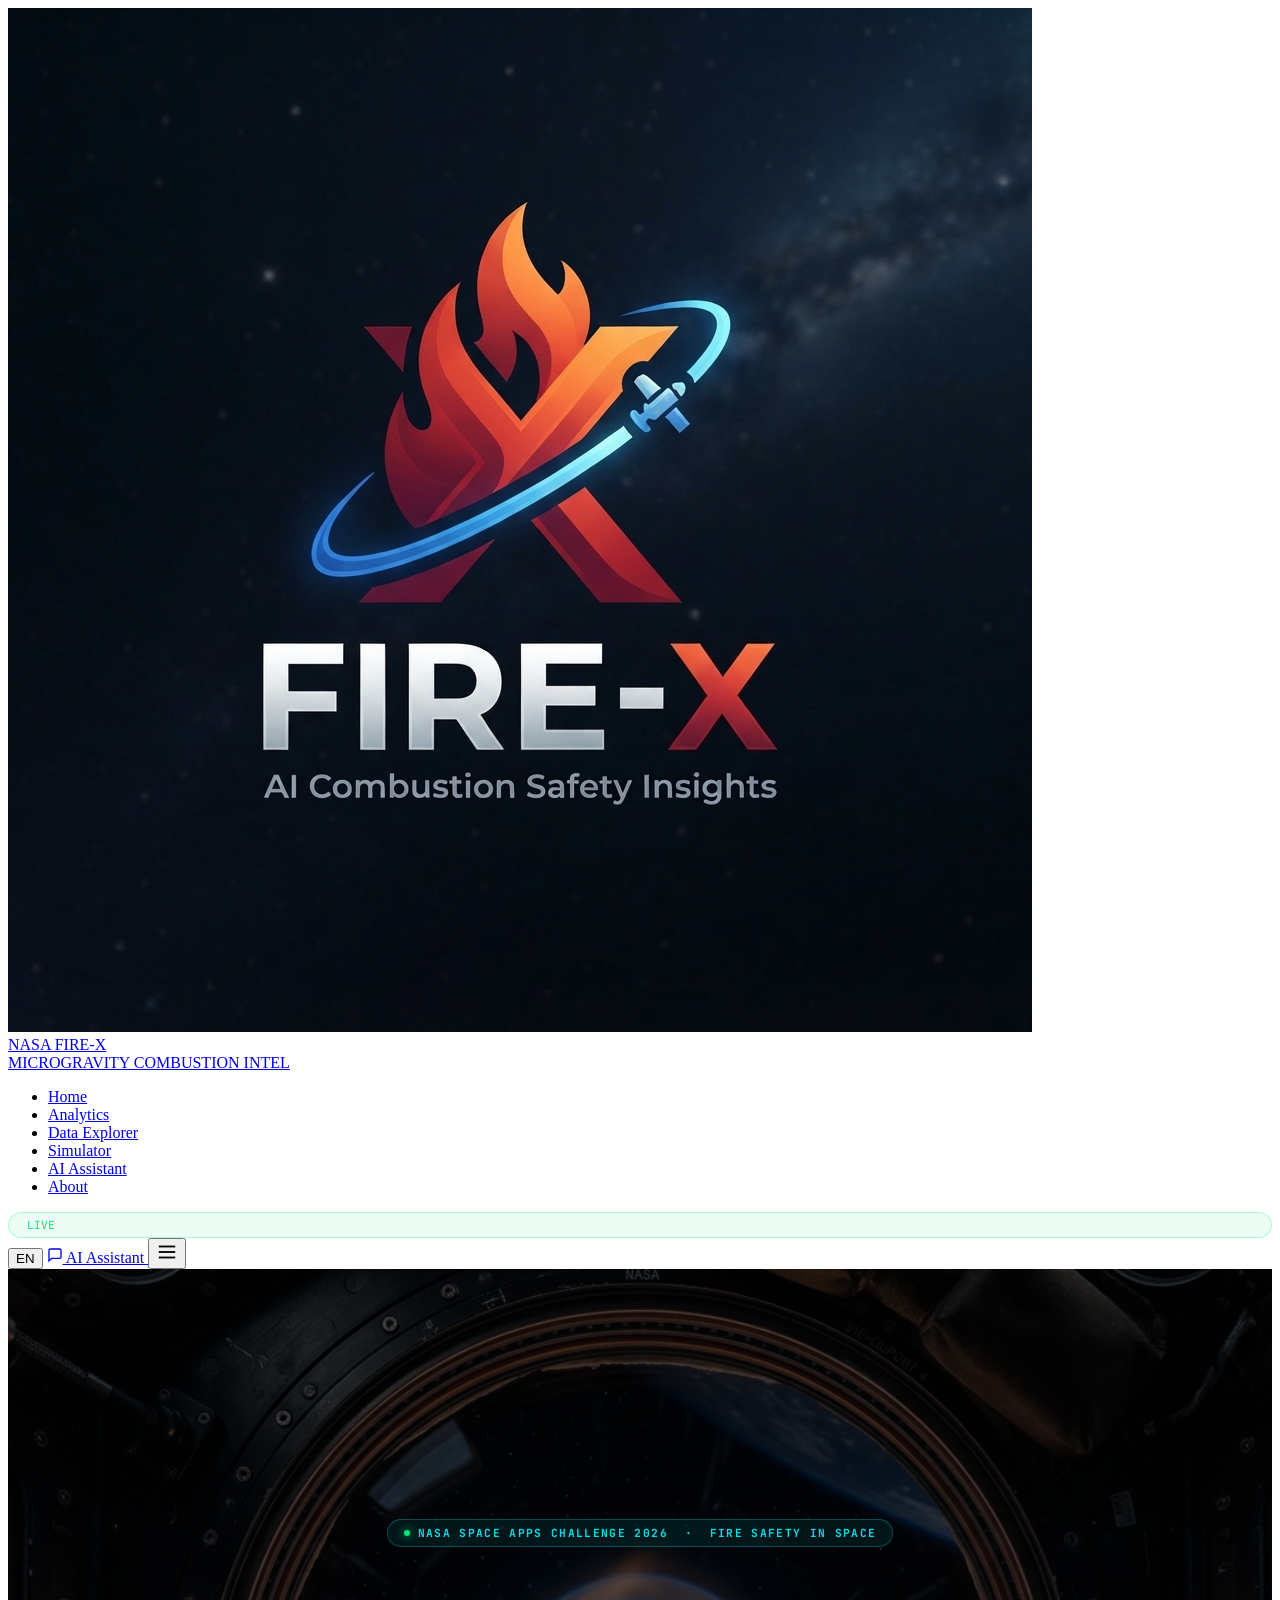
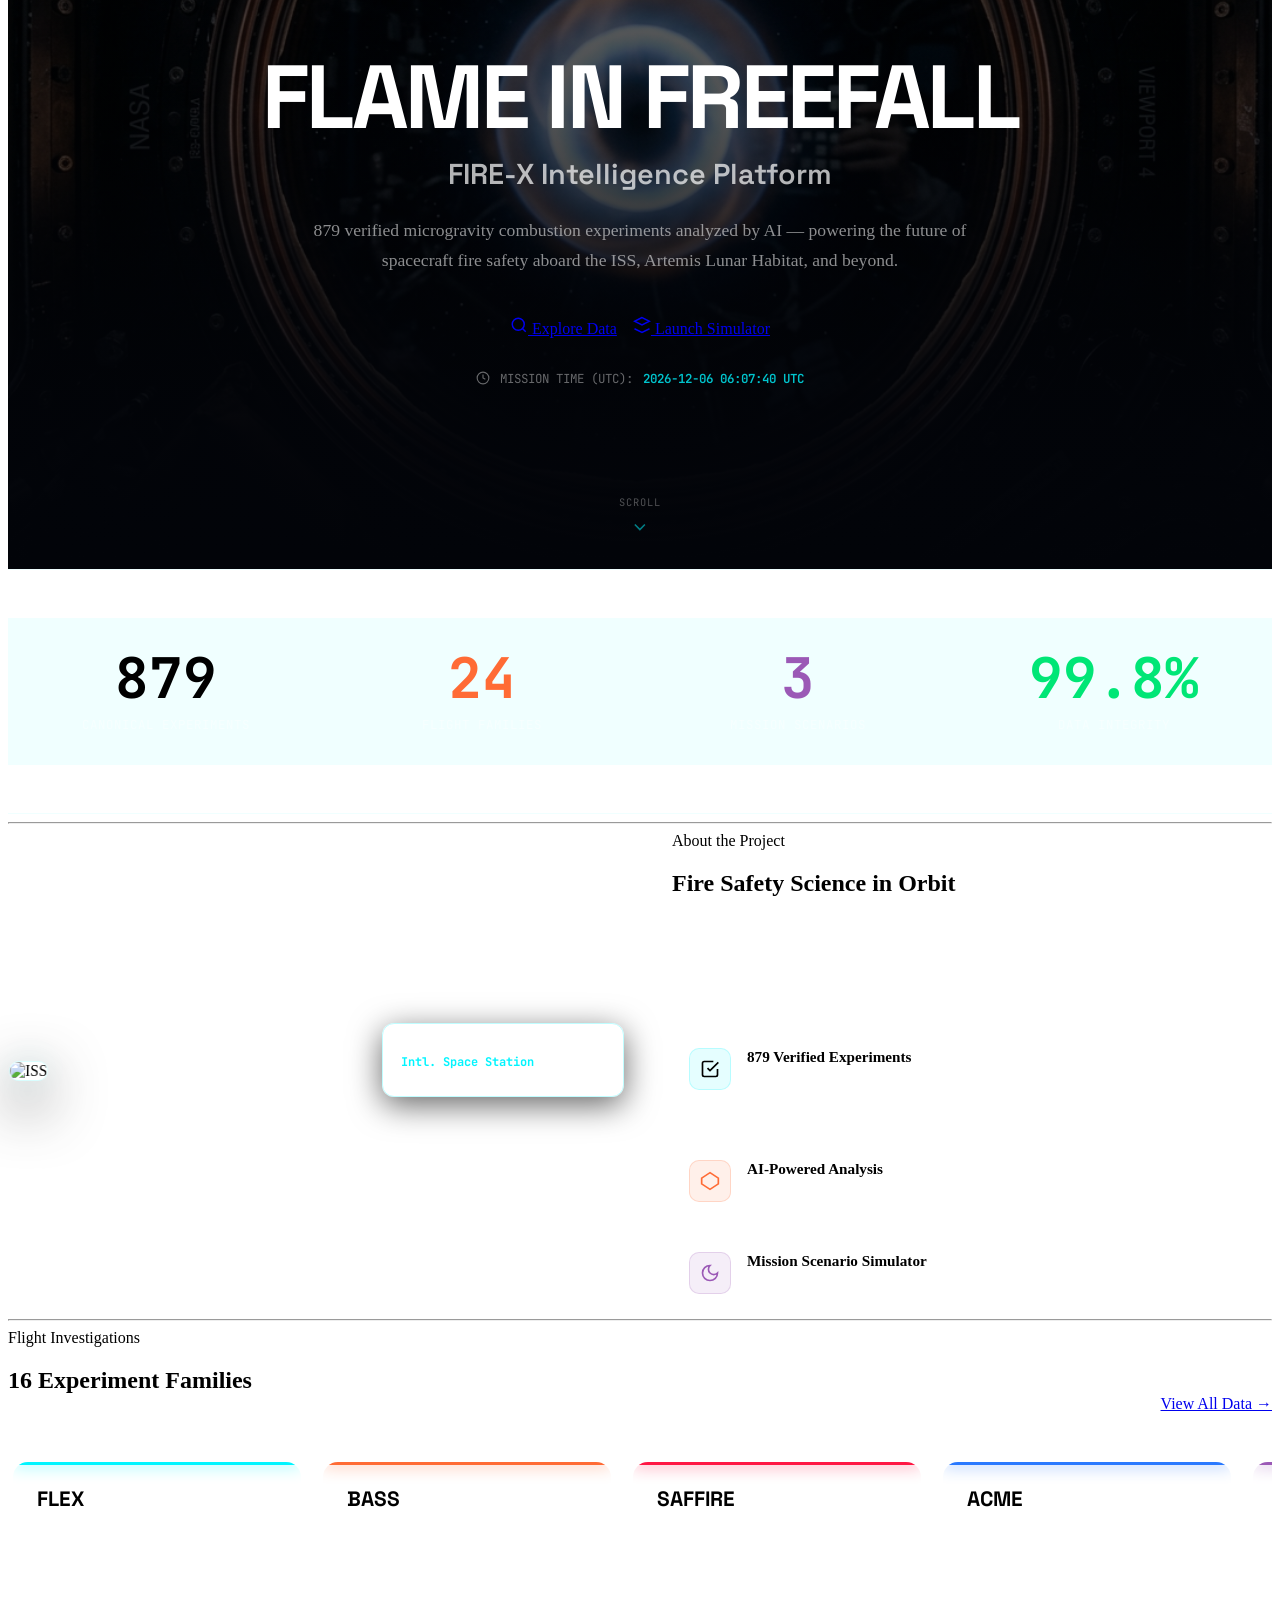
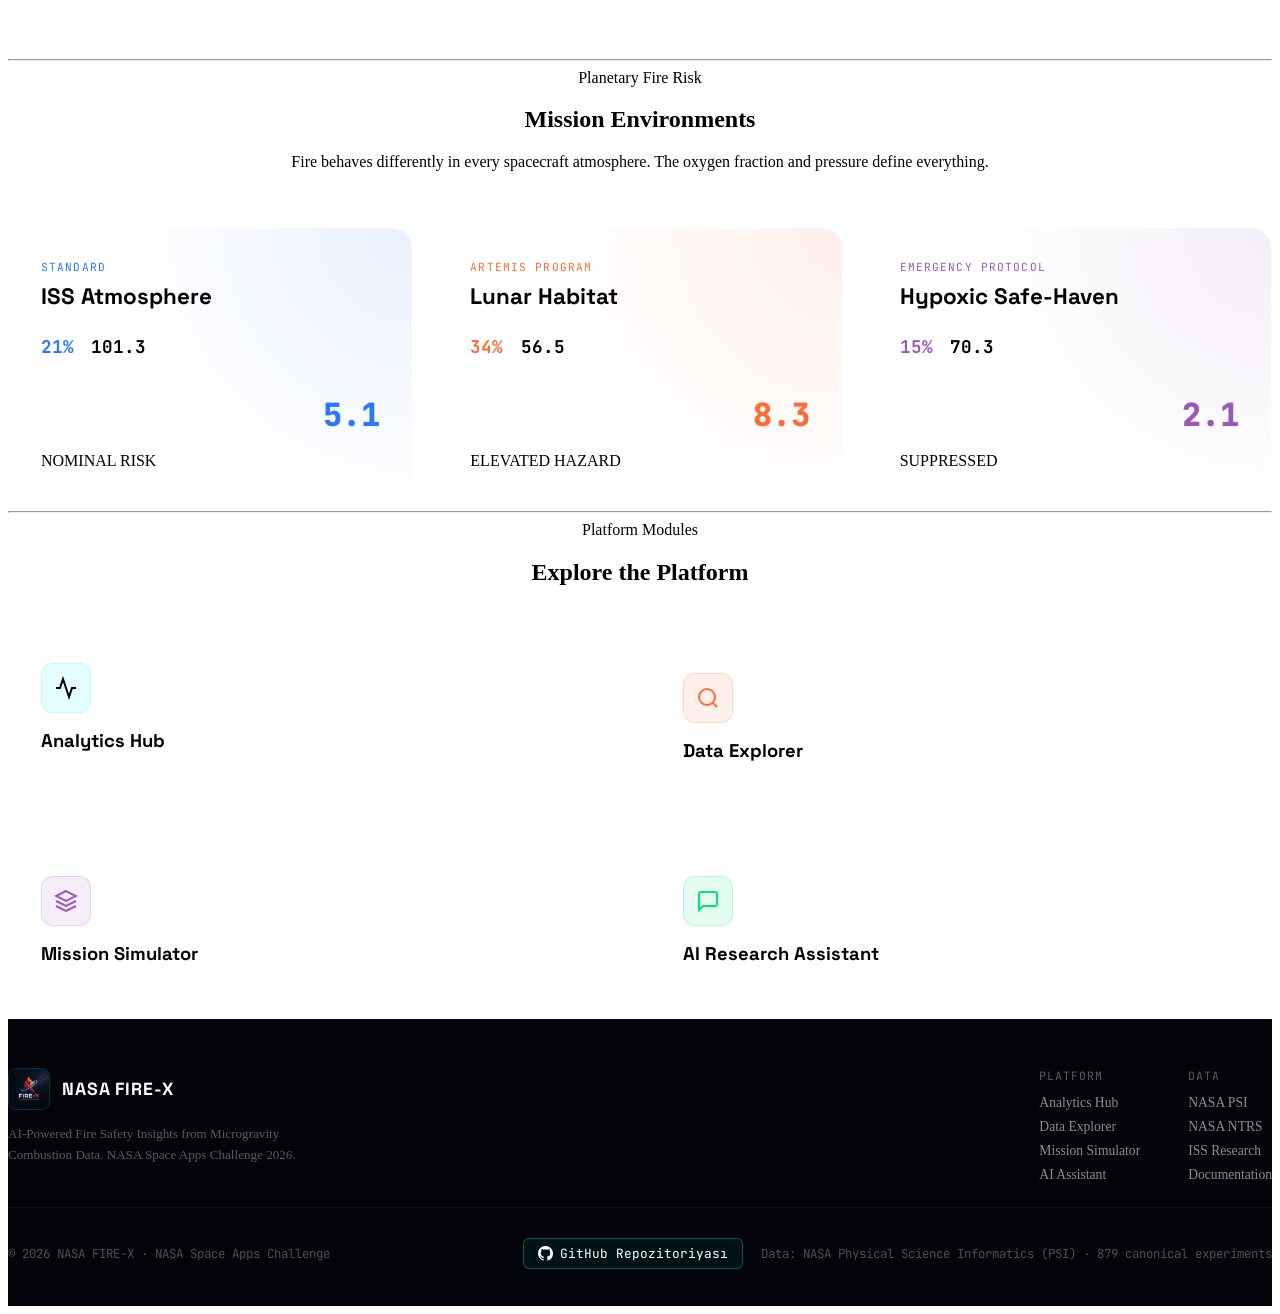
==== frontend/index.html @ 5cfff17e "fix(frontend): restore missing closing script tag and set real database stats dynamically" ====
<!DOCTYPE html>
<html lang="en">
<head>
<meta charset="UTF-8" />
<meta name="viewport" content="width=device-width, initial-scale=1.0" />
<title>NASA FIRE-X — Flame in Freefall</title>
<link rel="preconnect" href="https://fonts.googleapis.com">
<link rel="preconnect" href="https://fonts.gstatic.com" crossorigin>
<link href="https://fonts.googleapis.com/css2?family=Space+Grotesk:wght@400;500;600;700;800&family=Inter:wght@300;400;500;600;700&family=JetBrains+Mono:wght@400;500;600;700&display=swap" rel="stylesheet">
<link rel="stylesheet" href="/static/css/ds.css">
<link rel="stylesheet" href="/static/css/nav.css">
<style>
/* PAGE-SPECIFIC */
#particles-canvas { position: absolute; inset: 0; z-index: 1; pointer-events: none; }
.hero {
  position: relative; height: 100vh; min-height: 700px;
  display: flex; align-items: center;
  overflow: hidden;
}
.hero-bg {
  position: absolute; inset: 0; z-index: 0;
  background-image: url('/images/hero_bg.jpg');
  background-size: cover; background-position: center;
  filter: brightness(0.45);
}
.hero-overlay {
  position: absolute; inset: 0; z-index: 2;
  background: linear-gradient(to bottom,
    rgba(2,4,9,0.1) 0%,
    rgba(2,4,9,0.3) 50%,
    rgba(2,4,9,0.95) 85%,
    #020409 100%
  );
}
.hero-content {
  position: relative; z-index: 3;
  max-width: 900px; padding: 0 24px;
  margin: 0 auto; text-align: center;
  margin-top: 68px;
}
.hero-badge {
  display: inline-flex; align-items: center; gap: 8px;
  background: rgba(0,245,255,0.08); border: 1px solid rgba(0,245,255,0.25);
  padding: 6px 16px; border-radius: 100px;
  font-family: 'JetBrains Mono', monospace;
  font-size: 0.7rem; font-weight: 700; color: rgba(0,245,255,0.9);
  letter-spacing: 0.12em; text-transform: uppercase;
  margin-bottom: 28px;
  animation: slideDown 0.8s ease-out;
}
.hero-badge-dot { width: 6px; height: 6px; background: #00E676; border-radius: 50%; box-shadow: 0 0 8px #00E676; animation: glowPulse 2s infinite; }
@keyframes glowPulse { 0%,100% { box-shadow: 0 0 6px #00E676; } 50% { box-shadow: 0 0 16px #00E676, 0 0 32px rgba(0,230,118,0.4); } }
.hero-title {
  font-family: 'Space Grotesk', sans-serif;
  font-size: clamp(3rem, 7vw, 6rem);
  font-weight: 800; line-height: 1.05;
  letter-spacing: -0.04em;
  color: #fff; margin-bottom: 12px;
  animation: slideUp 1s ease-out 0.2s both;
}
.hero-subtitle-line {
  font-family: 'Space Grotesk', sans-serif;
  font-size: clamp(1.2rem, 2.5vw, 1.8rem);
  font-weight: 600; color: rgba(255,255,255,0.7);
  margin-bottom: 24px;
  animation: slideUp 1s ease-out 0.35s both;
}
.hero-desc {
  font-size: clamp(0.95rem, 1.5vw, 1.1rem);
  color: rgba(255,255,255,0.55);
  max-width: 680px; margin: 0 auto 40px;
  line-height: 1.7;
  animation: slideUp 1s ease-out 0.5s both;
}
.hero-actions {
  display: flex; align-items: center; justify-content: center;
  gap: 16px; flex-wrap: wrap;
  animation: slideUp 1s ease-out 0.65s both;
}
.hero-clock {
  display: flex; align-items: center; gap: 10px;
  font-family: 'JetBrains Mono', monospace;
  font-size: 0.78rem; color: rgba(255,255,255,0.4);
  margin-top: 32px;
  animation: slideUp 1s ease-out 0.8s both;
  justify-content: center;
}
.hero-clock-val { color: rgba(0,245,255,0.8); font-weight: 600; }
.scroll-indicator {
  position: absolute; bottom: 32px; left: 50%; transform: translateX(-50%);
  z-index: 3; display: flex; flex-direction: column; align-items: center; gap: 8px;
}
.scroll-indicator span { font-family: 'JetBrains Mono', monospace; font-size: 0.65rem; color: rgba(255,255,255,0.3); letter-spacing: 0.1em; text-transform: uppercase; }
.scroll-arrow { color: rgba(0,245,255,0.5); animation: bounce 2s infinite; }
@keyframes bounce { 0%,100% { transform: translateY(0); } 50% { transform: translateY(8px); } }
@keyframes slideUp { from { opacity: 0; transform: translateY(30px); } to { opacity: 1; transform: translateY(0); } }
@keyframes slideDown { from { opacity: 0; transform: translateY(-20px); } to { opacity: 1; transform: translateY(0); } }

/* STATS BAND */
.stats-band {
  background: var(--bg-surface-1);
  border-top: 1px solid rgba(0,245,255,0.06);
  border-bottom: 1px solid rgba(0,245,255,0.06);
  padding: 48px 0;
}
.stats-grid { display: grid; grid-template-columns: repeat(4, 1fr); gap: 1px; background: rgba(0,245,255,0.06); }
.stat-item {
  background: var(--bg-surface-1); padding: 32px 24px; text-align: center;
  position: relative; overflow: hidden;
}
.stat-item::before {
  content: ''; position: absolute; top: 0; left: 0; right: 0;
  height: 2px;
  background: linear-gradient(90deg, transparent, var(--neon-cyan), transparent);
  opacity: 0; transition: opacity 0.3s;
}
.stat-item:hover::before { opacity: 1; }
.stat-num { font-family: 'JetBrains Mono', monospace; font-size: 3.5rem; font-weight: 700; line-height: 1; }
.stat-label { font-size: 0.78rem; color: rgba(255,255,255,0.45); text-transform: uppercase; letter-spacing: 0.08em; margin-top: 10px; font-family: 'JetBrains Mono', monospace; }

/* ABOUT SECTION */
.about-grid { display: grid; grid-template-columns: 1fr 1fr; gap: 64px; align-items: center; }
.about-img-wrap {
  position: relative;
  perspective: 1200px;
}
.about-img {
  width: 100%; border-radius: 16px;
  border: 1px solid rgba(0,245,255,0.15);
  box-shadow: 0 20px 60px rgba(0,0,0,0.8), 0 0 40px rgba(0,245,255,0.1);
  transform: rotateY(-8deg) rotateX(4deg);
  transition: transform 0.5s ease;
}
.about-img:hover { transform: rotateY(0) rotateX(0); }
.about-img-badge {
  position: absolute; bottom: -16px; right: -16px;
  background: var(--bg-surface-2); border: 1px solid rgba(0,245,255,0.25);
  padding: 12px 18px; border-radius: 12px;
  font-family: 'JetBrains Mono', monospace; font-size: 0.75rem;
  box-shadow: 0 8px 32px rgba(0,0,0,0.6);
}
.about-features { display: flex; flex-direction: column; gap: 16px; margin-top: 32px; }
.feature-row {
  display: flex; align-items: flex-start; gap: 16px;
  padding: 16px; border-radius: 12px;
  background: rgba(255,255,255,0.03);
  border: 1px solid rgba(255,255,255,0.05);
  transition: all 0.3s;
}
.feature-row:hover { background: rgba(0,245,255,0.04); border-color: rgba(0,245,255,0.12); }
.feature-icon {
  width: 40px; height: 40px; border-radius: 10px;
  background: rgba(0,245,255,0.1); border: 1px solid rgba(0,245,255,0.2);
  display: flex; align-items: center; justify-content: center;
  flex-shrink: 0; color: var(--neon-cyan);
}
.feature-title { font-weight: 700; font-size: 0.95rem; margin-bottom: 4px; }
.feature-desc { font-size: 0.82rem; color: rgba(255,255,255,0.5); line-height: 1.5; }

/* FAMILIES SCROLL */
.families-carousel-wrapper { position: relative; }
.families-scroll {
  display: flex; gap: 20px;
  overflow-x: auto; padding: 8px 4px 20px;
  scroll-behavior: smooth;
  /* Custom scrollbar */
  scrollbar-width: auto;
  scrollbar-color: rgba(0,245,255,0.5) rgba(255,255,255,0.04);
}
/* Chrome/Safari custom scrollbar */
.families-scroll::-webkit-scrollbar { height: 6px; border-radius: 3px; }
.families-scroll::-webkit-scrollbar-track {
  background: rgba(255,255,255,0.04);
  border-radius: 3px;
  margin: 0 8px;
}
.families-scroll::-webkit-scrollbar-thumb {
  background: linear-gradient(90deg, #00F5FF, #2979FF, #9B59B6);
  border-radius: 3px;
  box-shadow: 0 0 8px rgba(0,245,255,0.4);
}
.families-scroll::-webkit-scrollbar-thumb:hover {
  background: linear-gradient(90deg, #33F7FF, #4A8AFF, #AF6EDA);
  box-shadow: 0 0 14px rgba(0,245,255,0.7);
}
.family-card {
  flex: 0 0 240px; background: var(--bg-surface-2);
  border: 1px solid rgba(255,255,255,0.07);
  border-radius: 16px; padding: 24px;
  cursor: pointer; transition: all 0.3s;
  position: relative; overflow: hidden;
}
.family-card::before {
  content: ''; position: absolute; top: 0; left: 0; right: 0; height: 3px;
  background: var(--card-accent, var(--neon-cyan));
  box-shadow: 0 0 16px var(--card-accent, var(--neon-cyan));
}
.family-card:hover { transform: translateY(-6px); border-color: rgba(0,245,255,0.25); box-shadow: 0 20px 40px rgba(0,0,0,0.6), 0 0 30px rgba(0,245,255,0.1); }
.family-name { font-family: 'Space Grotesk', sans-serif; font-size: 1.3rem; font-weight: 800; margin-bottom: 8px; }
.family-count { font-family: 'JetBrains Mono', monospace; font-size: 0.7rem; color: rgba(255,255,255,0.4); margin-bottom: 12px; }
.family-desc { font-size: 0.82rem; color: rgba(255,255,255,0.55); line-height: 1.5; }

/* MISSION ENV */
.env-grid { display: grid; grid-template-columns: repeat(3, 1fr); gap: 24px; }
.env-card {
  background: var(--bg-surface-2);
  border-radius: 20px; padding: 32px;
  border: 1px solid rgba(255,255,255,0.06);
  position: relative; overflow: hidden;
  transition: all 0.3s;
}
.env-card::after {
  content: ''; position: absolute;
  inset: 0; border-radius: 20px;
  background: radial-gradient(circle at 100% 0%, var(--env-color, rgba(0,245,255,0.08)) 0%, transparent 60%);
  pointer-events: none;
}
.env-card:hover { transform: translateY(-4px); box-shadow: 0 20px 50px rgba(0,0,0,0.5); }
.env-label { font-size: 0.7rem; font-family: 'JetBrains Mono', monospace; letter-spacing: 0.1em; text-transform: uppercase; margin-bottom: 8px; }
.env-name { font-family: 'Space Grotesk', sans-serif; font-size: 1.4rem; font-weight: 800; margin-bottom: 24px; }
.env-params { display: flex; gap: 16px; margin-bottom: 20px; }
.env-param { display: flex; flex-direction: column; gap: 3px; }
.env-param-val { font-family: 'JetBrains Mono', monospace; font-size: 1.1rem; font-weight: 700; }
.env-param-label { font-size: 0.68rem; color: rgba(255,255,255,0.4); }
.env-fhi { display: flex; align-items: center; justify-content: space-between; margin-bottom: 10px; }
.env-fhi-score { font-family: 'JetBrains Mono', monospace; font-size: 2rem; font-weight: 800; }

/* NAV CARDS */
.nav-cards-grid { display: grid; grid-template-columns: repeat(2, 1fr); gap: 20px; }
.nav-card {
  background: var(--bg-surface-2); border: 1px solid rgba(255,255,255,0.07);
  border-radius: 16px; padding: 28px 32px;
  text-decoration: none; color: inherit;
  display: flex; align-items: center; justify-content: space-between;
  transition: all 0.3s; position: relative; overflow: hidden;
}
.nav-card::before {
  content: ''; position: absolute; inset: 0;
  background: radial-gradient(circle at 0% 50%, rgba(0,245,255,0.05) 0%, transparent 60%);
  opacity: 0; transition: opacity 0.3s;
}
.nav-card:hover { transform: translateX(4px); border-color: rgba(0,245,255,0.2); box-shadow: 0 0 30px rgba(0,245,255,0.08); }
.nav-card:hover::before { opacity: 1; }
.nav-card-icon { width: 48px; height: 48px; border-radius: 12px; display: flex; align-items: center; justify-content: center; margin-bottom: 16px; }
.nav-card-title { font-family: 'Space Grotesk', sans-serif; font-size: 1.15rem; font-weight: 700; margin-bottom: 6px; }
.nav-card-desc { font-size: 0.82rem; color: rgba(255,255,255,0.5); line-height: 1.5; }
.nav-card-arrow { color: rgba(255,255,255,0.2); transition: all 0.3s; flex-shrink: 0; }
.nav-card:hover .nav-card-arrow { color: var(--neon-cyan); transform: translateX(4px); }

/* FOOTER */
.footer { border-top: 1px solid rgba(0,245,255,0.06); background: #020409; padding: 48px 0 32px; margin-top: 0; }
.footer-inner { display: flex; align-items: flex-start; justify-content: space-between; gap: 40px; flex-wrap: wrap; }
.footer-brand-logo { width: 40px; height: 40px; border-radius: 8px; border: 1px solid rgba(0,245,255,0.2); }
.footer-brand-name { font-family: 'Space Grotesk', sans-serif; font-weight: 800; font-size: 1.1rem; color: #fff; letter-spacing: 0.05em; }
.footer-bottom { display: flex; align-items: center; justify-content: space-between; padding-top: 24px; margin-top: 24px; border-top: 1px solid rgba(255,255,255,0.05); flex-wrap: wrap; gap: 12px; }
.footer-bottom p { font-size: 0.78rem; color: rgba(255,255,255,0.3); font-family: 'JetBrains Mono', monospace; }

@media (max-width: 1024px) { .about-grid { grid-template-columns: 1fr; } .env-grid { grid-template-columns: 1fr; } }
@media (max-width: 768px) { .stats-grid { grid-template-columns: repeat(2, 1fr); } .nav-cards-grid { grid-template-columns: 1fr; } }
</style>
</head>
<body>

<!-- NAVBAR -->
<nav class="navbar" id="navbar">
  <div class="nav-progress-bar" id="nav-progress"></div>
  <div class="nav-inner">
    <a href="/" class="nav-brand">
      <img src="/images/Fire-X.jpeg" alt="FIRE-X" class="nav-brand-logo">
      <div class="nav-brand-text">
        <div class="nav-brand-name">NASA FIRE-X</div>
        <div class="nav-brand-sub">MICROGRAVITY COMBUSTION INTEL</div>
      </div>
    </a>
    <ul class="nav-links" id="nav-links-list">
      <li><a href="/" class="nav-link">Home</a></li>
      <li><a href="/analytics" class="nav-link">Analytics</a></li>
      <li><a href="/explorer" class="nav-link">Data Explorer</a></li>
      <li><a href="/simulator" class="nav-link">Simulator</a></li>
      <li><a href="/ai" class="nav-link">AI Assistant</a></li>
      <li><a href="/about" class="nav-link">About</a></li>
    </ul>
    <div class="nav-actions">
      <div style="display:flex;align-items:center;gap:6px;font-family:'JetBrains Mono',monospace;font-size:0.7rem;color:#00E676;border:1px solid rgba(0,230,118,0.25);background:rgba(0,230,118,0.08);padding:5px 12px;border-radius:100px">
        <div class="nav-status-dot"></div> LIVE
      </div>
      <button class="nav-lang-btn" id="nav-lang-btn">EN</button>
      <a href="/ai" class="nav-ai-btn">
        <svg width="16" height="16" fill="none" stroke="currentColor" stroke-width="2" viewBox="0 0 24 24"><path d="M21 15a2 2 0 0 1-2 2H7l-4 4V5a2 2 0 0 1 2-2h14a2 2 0 0 1 2 2z"/></svg>
        AI Assistant
      </a>
      <button class="mobile-menu-btn" id="mobile-menu-btn">
        <svg width="22" height="22" fill="none" stroke="currentColor" stroke-width="2" viewBox="0 0 24 24"><line x1="3" y1="6" x2="21" y2="6"/><line x1="3" y1="12" x2="21" y2="12"/><line x1="3" y1="18" x2="21" y2="18"/></svg>
      </button>
    </div>
  </div>
</nav>

<!-- HERO -->
<section class="hero">
  <div class="hero-bg"></div>
  <canvas id="particles-canvas"></canvas>
  <div class="hero-overlay"></div>
  <div class="hero-content">
    <div class="hero-badge">
      <div class="hero-badge-dot"></div>
      NASA SPACE APPS CHALLENGE 2026 &nbsp;·&nbsp; FIRE SAFETY IN SPACE
    </div>
    <h1 class="hero-title">
      <span class="text-gradient">FLAME IN FREEFALL</span>
    </h1>
    <div class="hero-subtitle-line">FIRE-X Intelligence Platform</div>
    <p class="hero-desc">879 verified microgravity combustion experiments analyzed by AI — powering the future of spacecraft fire safety aboard the ISS, Artemis Lunar Habitat, and beyond.</p>
    <div class="hero-actions">
      <a href="/explorer" class="btn btn-solid-cyan btn-lg">
        <svg width="18" height="18" fill="none" stroke="currentColor" stroke-width="2" viewBox="0 0 24 24"><circle cx="11" cy="11" r="8"/><line x1="21" y1="21" x2="16.65" y2="16.65"/></svg>
        Explore Data
      </a>
      <a href="/simulator" class="btn btn-neon btn-lg">
        <svg width="18" height="18" fill="none" stroke="currentColor" stroke-width="2" viewBox="0 0 24 24"><path d="M12 2L2 7l10 5 10-5-10-5z"/><path d="M2 17l10 5 10-5"/></svg>
        Launch Simulator
      </a>
    </div>
    <div class="hero-clock">
      <svg width="14" height="14" fill="none" stroke="currentColor" stroke-width="2" viewBox="0 0 24 24"><circle cx="12" cy="12" r="10"/><polyline points="12,6 12,12 16,14"/></svg>
      MISSION TIME (UTC): <span class="hero-clock-val" id="hero-clock-val">—</span>
    </div>
  </div>
  <div class="scroll-indicator">
    <span>Scroll</span>
    <svg class="scroll-arrow" width="20" height="20" fill="none" stroke="currentColor" stroke-width="2" viewBox="0 0 24 24"><polyline points="6,9 12,15 18,9"/></svg>
  </div>
</section>

<!-- STATS BAND -->
<div class="stats-band">
  <div class="stats-grid">
    <div class="stat-item">
      <div class="stat-num text-gradient" id="stat-exp">879</div>
      <div class="stat-label">Canonical Experiments</div>
    </div>
    <div class="stat-item">
      <div class="stat-num" style="color:#FF6B35" id="stat-fam">24</div>
      <div class="stat-label">Flight Families</div>
    </div>
    <div class="stat-item">
      <div class="stat-num" style="color:#9B59B6" id="stat-scen">3</div>
      <div class="stat-label">Mission Scenarios</div>
    </div>
    <div class="stat-item">
      <div class="stat-num" style="color:#00E676" id="stat-int">99.8%</div>
      <div class="stat-label">Data Integrity</div>
    </div>
  </div>
</div>

<hr class="divider">

<!-- ABOUT -->
<section class="section">
  <div class="container">
    <div class="about-grid">
      <div class="about-img-wrap reveal">
        <img src="https://upload.wikimedia.org/wikipedia/commons/thumb/0/04/International_Space_Station_after_undocking_of_STS-132.jpg/1280px-International_Space_Station_after_undocking_of_STS-132.jpg"
             alt="ISS" class="about-img" loading="lazy">
        <div class="about-img-badge">
          <div style="font-size:0.65rem;color:rgba(255,255,255,0.4);margin-bottom:4px">PLATFORM</div>
          <div style="color:#00F5FF;font-weight:700">Intl. Space Station</div>
          <div style="font-size:0.65rem;color:rgba(255,255,255,0.5)">Orbit: 408 km | Speed: 27,600 km/h</div>
        </div>
      </div>
      <div class="reveal reveal-delay-2">
        <div class="section-eyebrow">About the Project</div>
        <h2 class="section-title-xl" style="margin-bottom:16px">Fire Safety Science <span class="text-gradient">in Orbit</span></h2>
        <p style="color:rgba(255,255,255,0.6);line-height:1.8;margin-bottom:32px">FIRE-X aggregates and analyzes NASA's most comprehensive microgravity combustion database. Without gravity, fire behaves fundamentally differently — flames become spherical, cool flames persist, and conventional fire safety wisdom no longer applies.</p>
        <div class="about-features">
          <div class="feature-row">
            <div class="feature-icon"><svg width="20" height="20" fill="none" stroke="currentColor" stroke-width="2" viewBox="0 0 24 24"><path d="M9 11l3 3L22 4"/><path d="M21 12v7a2 2 0 01-2 2H5a2 2 0 01-2-2V5a2 2 0 012-2h11"/></svg></div>
            <div>
              <div class="feature-title">879 Verified Experiments</div>
              <div class="feature-desc">From FLEX droplet flames to SAFFIRE large-scale spacecraft burn tests — all canonical NASA PSI data.</div>
            </div>
          </div>
          <div class="feature-row">
            <div class="feature-icon" style="background:rgba(255,107,53,0.1);border-color:rgba(255,107,53,0.2);color:#FF6B35"><svg width="20" height="20" fill="none" stroke="currentColor" stroke-width="2" viewBox="0 0 24 24"><polygon points="12,2 22,8.5 22,15.5 12,22 2,15.5 2,8.5"/></svg></div>
            <div>
              <div class="feature-title">AI-Powered Analysis</div>
              <div class="feature-desc">GPT-6-luna integrated with deterministic NASA data for hallucination-free scientific answers.</div>
            </div>
          </div>
          <div class="feature-row">
            <div class="feature-icon" style="background:rgba(155,89,182,0.1);border-color:rgba(155,89,182,0.2);color:#9B59B6"><svg width="20" height="20" fill="none" stroke="currentColor" stroke-width="2" viewBox="0 0 24 24"><path d="M12 3a6 6 0 0 0 9 9 9 9 0 1 1-9-9z"/></svg></div>
            <div>
              <div class="feature-title">Mission Scenario Simulator</div>
              <div class="feature-desc">Model fire hazards across ISS, Artemis Lunar Habitat (34% O₂), and Deep Space environments.</div>
            </div>
          </div>
        </div>
      </div>
      </div>
    </div>
  </div>
</section>

<hr class="divider">

<!-- FLIGHT FAMILIES -->
<section class="section" style="background:var(--bg-surface-1)">
  <div class="container">
    <div style="display:flex;align-items:flex-end;justify-content:space-between;margin-bottom:40px" class="reveal">
      <div>
        <div class="section-eyebrow">Flight Investigations</div>
        <h2 class="section-title-xl">16 <span class="text-gradient">Experiment Families</span></h2>
      </div>
      <a href="/explorer" class="btn btn-ghost btn-sm">View All Data →</a>
    </div>
    <div class="families-carousel-wrapper">
      <div class="families-scroll" id="families-scroll">
      <div class="family-card" style="--card-accent:#00F5FF">
        <div class="family-name">FLEX</div>
        <div class="family-count">PSI-69 / PSI-70 · 96 EXPERIMENTS</div>
        <div class="family-desc">Flame Extinction in a Droplet. Spherical droplet combustion and cool-flame phenomena in microgravity.</div>
      </div>
      <div class="family-card" style="--card-accent:#FF6B35">
        <div class="family-name">BASS</div>
        <div class="family-count">PSI-25 · 44 EXPERIMENTS</div>
        <div class="family-desc">Burning and Suppression of Solids. Solid material flammability under forced convective airflow.</div>
      </div>
      <div class="family-card" style="--card-accent:#FF1744">
        <div class="family-name">SAFFIRE</div>
        <div class="family-count">PSI-98 · I–VI · 72 EXPERIMENTS</div>
        <div class="family-desc">Spacecraft Fire Safety. Large-scale fire propagation aboard unmanned Cygnus vehicles post-ISS departure.</div>
      </div>
      <div class="family-card" style="--card-accent:#2979FF">
        <div class="family-name">ACME</div>
        <div class="family-count">CIR · 58 EXPERIMENTS</div>
        <div class="family-desc">Advanced Combustion via Microgravity Experiments. Flame structure and soot formation studies.</div>
      </div>
      <div class="family-card" style="--card-accent:#9B59B6">
        <div class="family-name">SOFIE</div>
        <div class="family-count">84 EXPERIMENTS</div>
        <div class="family-desc">Solid Fuel Ignition and Extinction. Ignition boundaries and extinction limits for solid fuels.</div>
      </div>
      <div class="family-card" style="--card-accent:#00E676">
        <div class="family-name">SLICE</div>
        <div class="family-count">PSI-SLICE · 8 EXPERIMENTS</div>
        <div class="family-desc">Structure and Liftoff in Combustion Experiment. Jet diffusion flame structure and blowout limits.</div>
      </div>
      <div class="family-card" style="--card-accent:#00F5FF">
        <div class="family-name">FLARE</div>
        <div class="family-count">JAXA / KIBO · 80 EXPERIMENTS</div>
        <div class="family-desc">Flammability Limits at Reduced-g Experiment aboard ISS Kibo. Lunar (0.16g) & Martian (0.38g) boundary mapping.</div>
      </div>
      <div class="family-card" style="--card-accent:#FFD700">
        <div class="family-name">MGM</div>
        <div class="family-count">STS / ISS · 65 EXPERIMENTS</div>
        <div class="family-desc">Microgravity Smoldering Combustion. Porous polymer foam smoldering, toxic CO precursors, and flaming transition.</div>
      </div>
      <div class="family-card" style="--card-accent:#E040FB">
        <div class="family-name">SAME</div>
        <div class="family-count">ISS MSG · 50 EXPERIMENTS</div>
        <div class="family-desc">Smoke & Aerosol Measurement Experiment. Sub-micron particulate dynamics & spacecraft fire detector kinetics.</div>
      </div>
      <div class="family-card" style="--card-accent:#00B0FF">
        <div class="family-name">GRC ZERO-G</div>
        <div class="family-count">DROP TOWER · 95 EXPERIMENTS</div>
        <div class="family-desc">NASA Glenn 2.2s & 5.18s Zero-G Facility freefall droplet & gas diffusion flame radiative quenching.</div>
      </div>
    </div>
  </div>
</section>

<hr class="divider">

<!-- MISSION ENVIRONMENTS -->
<section class="section">
  <div class="container">
    <div class="reveal" style="text-align:center;margin-bottom:56px">
      <div class="section-eyebrow" style="justify-content:center">Planetary Fire Risk</div>
      <h2 class="section-title-xl">Mission <span class="text-gradient">Environments</span></h2>
      <p class="section-desc" style="margin:0 auto;text-align:center">Fire behaves differently in every spacecraft atmosphere. The oxygen fraction and pressure define everything.</p>
    </div>
    <div class="env-grid">
      <div class="env-card reveal" style="--env-color:rgba(41,121,255,0.1)">
        <div class="env-label" style="color:#2979FF">Standard</div>
        <div class="env-name">ISS Atmosphere</div>
        <div class="env-params">
          <div class="env-param">
            <div class="env-param-val" style="color:#2979FF">21%</div>
            <div class="env-param-label">Oxygen</div>
          </div>
          <div class="env-param">
            <div class="env-param-val">101.3</div>
            <div class="env-param-label">kPa</div>
          </div>
        </div>
        <div class="env-fhi">
          <div style="font-size:0.75rem;color:rgba(255,255,255,0.4)">Fire Hazard Index</div>
          <div class="env-fhi-score" style="color:#2979FF">5.1</div>
        </div>
        <div class="hazard-gauge-track"><div class="hazard-gauge-fill" style="width:51%;background:#2979FF;color:#2979FF"></div></div>
        <div style="margin-top:16px"><span class="badge badge-info">NOMINAL RISK</span></div>
      </div>
      <div class="env-card reveal reveal-delay-1" style="--env-color:rgba(255,107,53,0.1)">
        <div class="env-label" style="color:#FF6B35">Artemis Program</div>
        <div class="env-name">Lunar Habitat</div>
        <div class="env-params">
          <div class="env-param">
            <div class="env-param-val" style="color:#FF6B35">34%</div>
            <div class="env-param-label">Oxygen</div>
          </div>
          <div class="env-param">
            <div class="env-param-val">56.5</div>
            <div class="env-param-label">kPa</div>
          </div>
        </div>
        <div class="env-fhi">
          <div style="font-size:0.75rem;color:rgba(255,255,255,0.4)">Fire Hazard Index</div>
          <div class="env-fhi-score" style="color:#FF6B35">8.3</div>
        </div>
        <div class="hazard-gauge-track"><div class="hazard-gauge-fill" style="width:83%;background:#FF6B35;color:#FF6B35"></div></div>
        <div style="margin-top:16px"><span class="badge badge-elevated">ELEVATED HAZARD</span></div>
      </div>
      <div class="env-card reveal reveal-delay-2" style="--env-color:rgba(155,89,182,0.1)">
        <div class="env-label" style="color:#9B59B6">Emergency Protocol</div>
        <div class="env-name">Hypoxic Safe-Haven</div>
        <div class="env-params">
          <div class="env-param">
            <div class="env-param-val" style="color:#9B59B6">15%</div>
            <div class="env-param-label">Oxygen</div>
          </div>
          <div class="env-param">
            <div class="env-param-val">70.3</div>
            <div class="env-param-label">kPa</div>
          </div>
        </div>
        <div class="env-fhi">
          <div style="font-size:0.75rem;color:rgba(255,255,255,0.4)">Fire Hazard Index</div>
          <div class="env-fhi-score" style="color:#9B59B6">2.1</div>
        </div>
        <div class="hazard-gauge-track"><div class="hazard-gauge-fill" style="width:21%;background:#9B59B6;color:#9B59B6"></div></div>
        <div style="margin-top:16px"><span class="badge badge-nominal">SUPPRESSED</span></div>
      </div>
    </div>
  </div>
</section>

<hr class="divider">

<!-- NAVIGATE TO OTHER PAGES -->
<section class="section" style="background:var(--bg-surface-1)">
  <div class="container">
    <div class="reveal" style="text-align:center;margin-bottom:48px">
      <div class="section-eyebrow" style="justify-content:center">Platform Modules</div>
      <h2 class="section-title-xl">Explore the <span class="text-gradient">Platform</span></h2>
    </div>
    <div class="nav-cards-grid">
      <a href="/analytics" class="nav-card reveal">
        <div>
          <div class="nav-card-icon" style="background:rgba(0,245,255,0.1);border:1px solid rgba(0,245,255,0.2);color:var(--neon-cyan)">
            <svg width="24" height="24" fill="none" stroke="currentColor" stroke-width="2" viewBox="0 0 24 24"><polyline points="22,12 18,12 15,21 9,3 6,12 2,12"/></svg>
          </div>
          <div class="nav-card-title">Analytics Hub</div>
          <div class="nav-card-desc">Interactive 3D charts — extinction scatter, airflow correlations, fuel distribution and outcome analysis.</div>
        </div>
        <svg class="nav-card-arrow" width="24" height="24" fill="none" stroke="currentColor" stroke-width="2" viewBox="0 0 24 24"><polyline points="9,18 15,12 9,6"/></svg>
      </a>
      <a href="/explorer" class="nav-card reveal reveal-delay-1">
        <div>
          <div class="nav-card-icon" style="background:rgba(255,107,53,0.1);border:1px solid rgba(255,107,53,0.2);color:#FF6B35">
            <svg width="24" height="24" fill="none" stroke="currentColor" stroke-width="2" viewBox="0 0 24 24"><circle cx="11" cy="11" r="8"/><line x1="21" y1="21" x2="16.65" y2="16.65"/></svg>
          </div>
          <div class="nav-card-title">Data Explorer</div>
          <div class="nav-card-desc">Browse, filter, and inspect all 879 NASA flight experiments with full telemetry inspection.</div>
        </div>
        <svg class="nav-card-arrow" width="24" height="24" fill="none" stroke="currentColor" stroke-width="2" viewBox="0 0 24 24"><polyline points="9,18 15,12 9,6"/></svg>
      </a>
      <a href="/simulator" class="nav-card reveal reveal-delay-2">
        <div>
          <div class="nav-card-icon" style="background:rgba(155,89,182,0.1);border:1px solid rgba(155,89,182,0.2);color:#9B59B6">
            <svg width="24" height="24" fill="none" stroke="currentColor" stroke-width="2" viewBox="0 0 24 24"><path d="M12 2L2 7l10 5 10-5-10-5z"/><path d="M2 17l10 5 10-5"/><path d="M2 12l10 5 10-5"/></svg>
          </div>
          <div class="nav-card-title">Mission Simulator</div>
          <div class="nav-card-desc">Simulate fire hazard indices across ISS, Artemis Lunar, and custom spacecraft atmospheres.</div>
        </div>
        <svg class="nav-card-arrow" width="24" height="24" fill="none" stroke="currentColor" stroke-width="2" viewBox="0 0 24 24"><polyline points="9,18 15,12 9,6"/></svg>
      </a>
      <a href="/ai" class="nav-card reveal reveal-delay-3">
        <div>
          <div class="nav-card-icon" style="background:rgba(0,230,118,0.1);border:1px solid rgba(0,230,118,0.2);color:#00E676">
            <svg width="24" height="24" fill="none" stroke="currentColor" stroke-width="2" viewBox="0 0 24 24"><path d="M21 15a2 2 0 01-2 2H7l-4 4V5a2 2 0 012-2h14a2 2 0 012 2z"/></svg>
          </div>
          <div class="nav-card-title">AI Research Assistant</div>
          <div class="nav-card-desc">Ask GPT-6-luna specialized NASA combustion questions with context-aware scientific answers.</div>
        </div>
        <svg class="nav-card-arrow" width="24" height="24" fill="none" stroke="currentColor" stroke-width="2" viewBox="0 0 24 24"><polyline points="9,18 15,12 9,6"/></svg>
      </a>
    </div>
  </div>
</section>

<!-- FOOTER -->
<footer class="footer">
  <div class="container">
    <div class="footer-inner">
      <div>
        <div style="display:flex;align-items:center;gap:12px;margin-bottom:12px">
          <img src="/images/Fire-X.jpeg" alt="FIRE-X" class="footer-brand-logo">
          <div class="footer-brand-name">NASA FIRE-X</div>
        </div>
        <p style="font-size:0.82rem;color:rgba(255,255,255,0.35);max-width:320px;line-height:1.6">AI-Powered Fire Safety Insights from Microgravity Combustion Data. NASA Space Apps Challenge 2026.</p>
      </div>
      <div style="display:flex;gap:48px">
        <div>
          <div style="font-size:0.72rem;color:rgba(255,255,255,0.35);font-family:'JetBrains Mono',monospace;letter-spacing:0.08em;text-transform:uppercase;margin-bottom:12px">Platform</div>
          <div style="display:flex;flex-direction:column;gap:8px">
            <a href="/analytics" style="color:rgba(255,255,255,0.55);text-decoration:none;font-size:0.85rem;transition:color 0.2s" onmouseover="this.style.color='#00F5FF'" onmouseout="this.style.color='rgba(255,255,255,0.55)'">Analytics Hub</a>
            <a href="/explorer" style="color:rgba(255,255,255,0.55);text-decoration:none;font-size:0.85rem;transition:color 0.2s" onmouseover="this.style.color='#00F5FF'" onmouseout="this.style.color='rgba(255,255,255,0.55)'">Data Explorer</a>
            <a href="/simulator" style="color:rgba(255,255,255,0.55);text-decoration:none;font-size:0.85rem;transition:color 0.2s" onmouseover="this.style.color='#00F5FF'" onmouseout="this.style.color='rgba(255,255,255,0.55)'">Mission Simulator</a>
            <a href="/ai" style="color:rgba(255,255,255,0.55);text-decoration:none;font-size:0.85rem;transition:color 0.2s" onmouseover="this.style.color='#00F5FF'" onmouseout="this.style.color='rgba(255,255,255,0.55)'">AI Assistant</a>
          </div>
        </div>
        <div>
          <div style="font-size:0.72rem;color:rgba(255,255,255,0.35);font-family:'JetBrains Mono',monospace;letter-spacing:0.08em;text-transform:uppercase;margin-bottom:12px">Data</div>
          <div style="display:flex;flex-direction:column;gap:8px">
            <span style="color:rgba(255,255,255,0.55);font-size:0.85rem">NASA PSI</span>
            <span style="color:rgba(255,255,255,0.55);font-size:0.85rem">NASA NTRS</span>
            <span style="color:rgba(255,255,255,0.55);font-size:0.85rem">ISS Research</span>
            <a href="/about" style="color:rgba(255,255,255,0.55);text-decoration:none;font-size:0.85rem">Documentation</a>
          </div>
        </div>
      </div>
    </div>
    <div class="footer-bottom">
      <div>
        <p>© 2026 NASA FIRE-X · NASA Space Apps Challenge</p>
        <p style="margin-top:4px;color:rgba(0,245,255,0.8);font-size:0.75rem;font-family:'JetBrains Mono',monospace;"></p>
      </div>
      <div style="display:flex;align-items:center;gap:18px;flex-wrap:wrap;">
        <a href="https://github.com/Hekimovraiz/FIRE-X" target="_blank" style="display:inline-flex;align-items:center;gap:7px;color:#fff;text-decoration:none;font-size:0.8rem;font-family:'JetBrains Mono',monospace;padding:6px 14px;border-radius:6px;border:1px solid rgba(0,245,255,0.3);background:rgba(0,245,255,0.06);transition:all 0.2s;" onmouseover="this.style.background='rgba(0,245,255,0.15)';this.style.borderColor='#00F5FF'" onmouseout="this.style.background='rgba(0,245,255,0.06)';this.style.borderColor='rgba(0,245,255,0.3)'">
          <svg width="15" height="15" fill="currentColor" viewBox="0 0 24 24"><path d="M12 0C5.37 0 0 5.37 0 12c0 5.31 3.435 9.795 8.205 11.385.6.105.825-.255.825-.57 0-.285-.015-1.23-.015-2.235-3.015.555-3.795-.735-4.035-1.41-.135-.345-.72-1.41-1.23-1.695-.42-.225-1.02-.78-.015-.795.945-.015 1.62.87 1.845 1.23 1.08 1.815 2.805 1.305 3.495.99.105-.78.42-1.305.765-1.605-2.67-.3-5.46-1.335-5.46-5.925 0-1.305.465-2.385 1.23-3.225-.12-.3-.54-1.53.12-3.18 0 0 1.005-.315 3.3 1.23.96-.27 1.98-.405 3-.405s2.04.135 3 .405c2.295-1.56 3.3-1.23 3.3-1.23.66 1.65.24 2.88.12 3.18.765.84 1.23 1.905 1.23 3.225 0 4.605-2.805 5.625-5.475 5.925.435.375.81 1.095.81 2.22 0 1.605-.015 2.895-.015 3.3 0 .315.225.69.825.57A12.02 12.02 0 0024 12c0-6.63-5.37-12-12-12z"/></svg>
          GitHub Repozitoriyası
        </a>
        <p>Data: NASA Physical Science Informatics (PSI) · 879 canonical experiments</p>
      </div>
    </div>
  </div>
</footer>

<script src="/static/js/nav.js?v=5.0"></script>
<script>
// UTC Clock - run immediately, then every second
function updateClock() {
  const now = new Date();
  const utc = now.toISOString().replace('T',' ').substring(0,19) + ' UTC';
  const el = document.getElementById('hero-clock-val');
  if (el) el.textContent = utc;
}
updateClock();
setInterval(updateClock, 1000);

// Counter animation with database dynamic fetch
const counters = [
  { id: 'stat-exp', target: 879, suffix: '', decimals: 0 },
  { id: 'stat-fam', target: 24, suffix: '', decimals: 0 },
  { id: 'stat-scen', target: 3, suffix: '', decimals: 0 },
  { id: 'stat-int', target: 99.8, suffix: '%', decimals: 1 }
];

const animateCounter = (el, target, suffix, decimals) => {
  const duration = 1600;
  const start = performance.now();
  const step = (now) => {
    const progress = Math.min((now - start) / duration, 1);
    const ease = 1 - Math.pow(1 - progress, 3);
    const val = target * ease;
    el.textContent = (decimals ? val.toFixed(decimals) : Math.floor(val)) + suffix;
    if (progress < 1) requestAnimationFrame(step);
  };
  requestAnimationFrame(step);
};

function runStatsAnimation() {
  counters.forEach(c => {
    const el = document.getElementById(c.id);
    if (el) animateCounter(el, c.target, c.suffix, c.decimals);
  });
}

// Fetch live database stats
fetch('/api/stats')
  .then(res => res.json())
  .then(json => {
    if (json.success && json.data) {
      if (json.data.total_experiments) counters[0].target = json.data.total_experiments;
      if (json.data.total_families) counters[1].target = json.data.total_families;
    }
  })
  .catch(() => {})
  .finally(() => {
    runStatsAnimation();
  });

// Three.js particle system — microgravity fire particles
(function() {
  const canvas = document.getElementById('particles-canvas');
  if (!canvas) return;
  const script = document.createElement('script');
  script.src = 'https://cdnjs.cloudflare.com/ajax/libs/three.js/r134/three.min.js';
  script.onload = () => initParticles(canvas);
  document.head.appendChild(script);
})();

function initParticles(canvas) {
  if (typeof THREE === 'undefined') return;
  const renderer = new THREE.WebGLRenderer({ canvas, alpha: true, antialias: true });
  renderer.setPixelRatio(Math.min(window.devicePixelRatio, 2));
  renderer.setSize(canvas.parentElement.clientWidth, canvas.parentElement.clientHeight);
  renderer.setClearColor(0x000000, 0);

  const scene = new THREE.Scene();
  const camera = new THREE.PerspectiveCamera(75, canvas.parentElement.clientWidth / canvas.parentElement.clientHeight, 0.1, 1000);
  camera.position.z = 5;

  const N = 1200;
  const positions = new Float32Array(N * 3);
  const colors = new Float32Array(N * 3);
  const sizes = new Float32Array(N);
  const velocities = [];

  for (let i = 0; i < N; i++) {
    positions[i*3] = (Math.random() - 0.5) * 14;
    positions[i*3+1] = (Math.random() - 0.5) * 10;
    positions[i*3+2] = (Math.random() - 0.5) * 6;
    const t = Math.random();
    if (t < 0.5) { colors[i*3]=0; colors[i*3+1]=t*1.96+0.02; colors[i*3+2]=1; }
    else { colors[i*3]=1; colors[i*3+1]=(1-t)*0.8+0.1; colors[i*3+2]=0; }
    sizes[i] = Math.random() * 3 + 1;
    velocities.push({ x:(Math.random()-0.5)*0.002, y:(Math.random()-0.5)*0.002, z:(Math.random()-0.5)*0.001 });
  }

  const geo = new THREE.BufferGeometry();
  geo.setAttribute('position', new THREE.BufferAttribute(positions, 3));
  geo.setAttribute('color', new THREE.BufferAttribute(colors, 3));
  geo.setAttribute('size', new THREE.BufferAttribute(sizes, 1));

  const mat = new THREE.PointsMaterial({ size: 0.04, vertexColors: true, transparent: true, opacity: 0.6, blending: THREE.AdditiveBlending, depthWrite: false });
  const particles = new THREE.Points(geo, mat);
  scene.add(particles);

  let mouseX = 0, mouseY = 0;
  document.addEventListener('mousemove', e => { mouseX = (e.clientX/window.innerWidth-0.5)*0.5; mouseY = (e.clientY/window.innerHeight-0.5)*0.3; });

  function animate() {
    requestAnimationFrame(animate);
    const pos = geo.attributes.position.array;
    for (let i = 0; i < N; i++) {
      pos[i*3] += velocities[i].x;
      pos[i*3+1] += velocities[i].y;
      pos[i*3+2] += velocities[i].z;
      if (Math.abs(pos[i*3]) > 7) velocities[i].x *= -1;
      if (Math.abs(pos[i*3+1]) > 5) velocities[i].y *= -1;
    }
    geo.attributes.position.needsUpdate = true;
    particles.rotation.y += 0.0003;
    particles.rotation.x += 0.0001;
    camera.position.x += (mouseX - camera.position.x) * 0.02;
    camera.position.y += (-mouseY - camera.position.y) * 0.02;
    camera.lookAt(scene.position);
    renderer.render(scene, camera);
  }
  animate();

  window.addEventListener('resize', () => {
    const w = canvas.parentElement.clientWidth, h = canvas.parentElement.clientHeight;
    renderer.setSize(w, h);
    camera.aspect = w / h;
    camera.updateProjectionMatrix();
  });
}
</script>
</body>
</html>
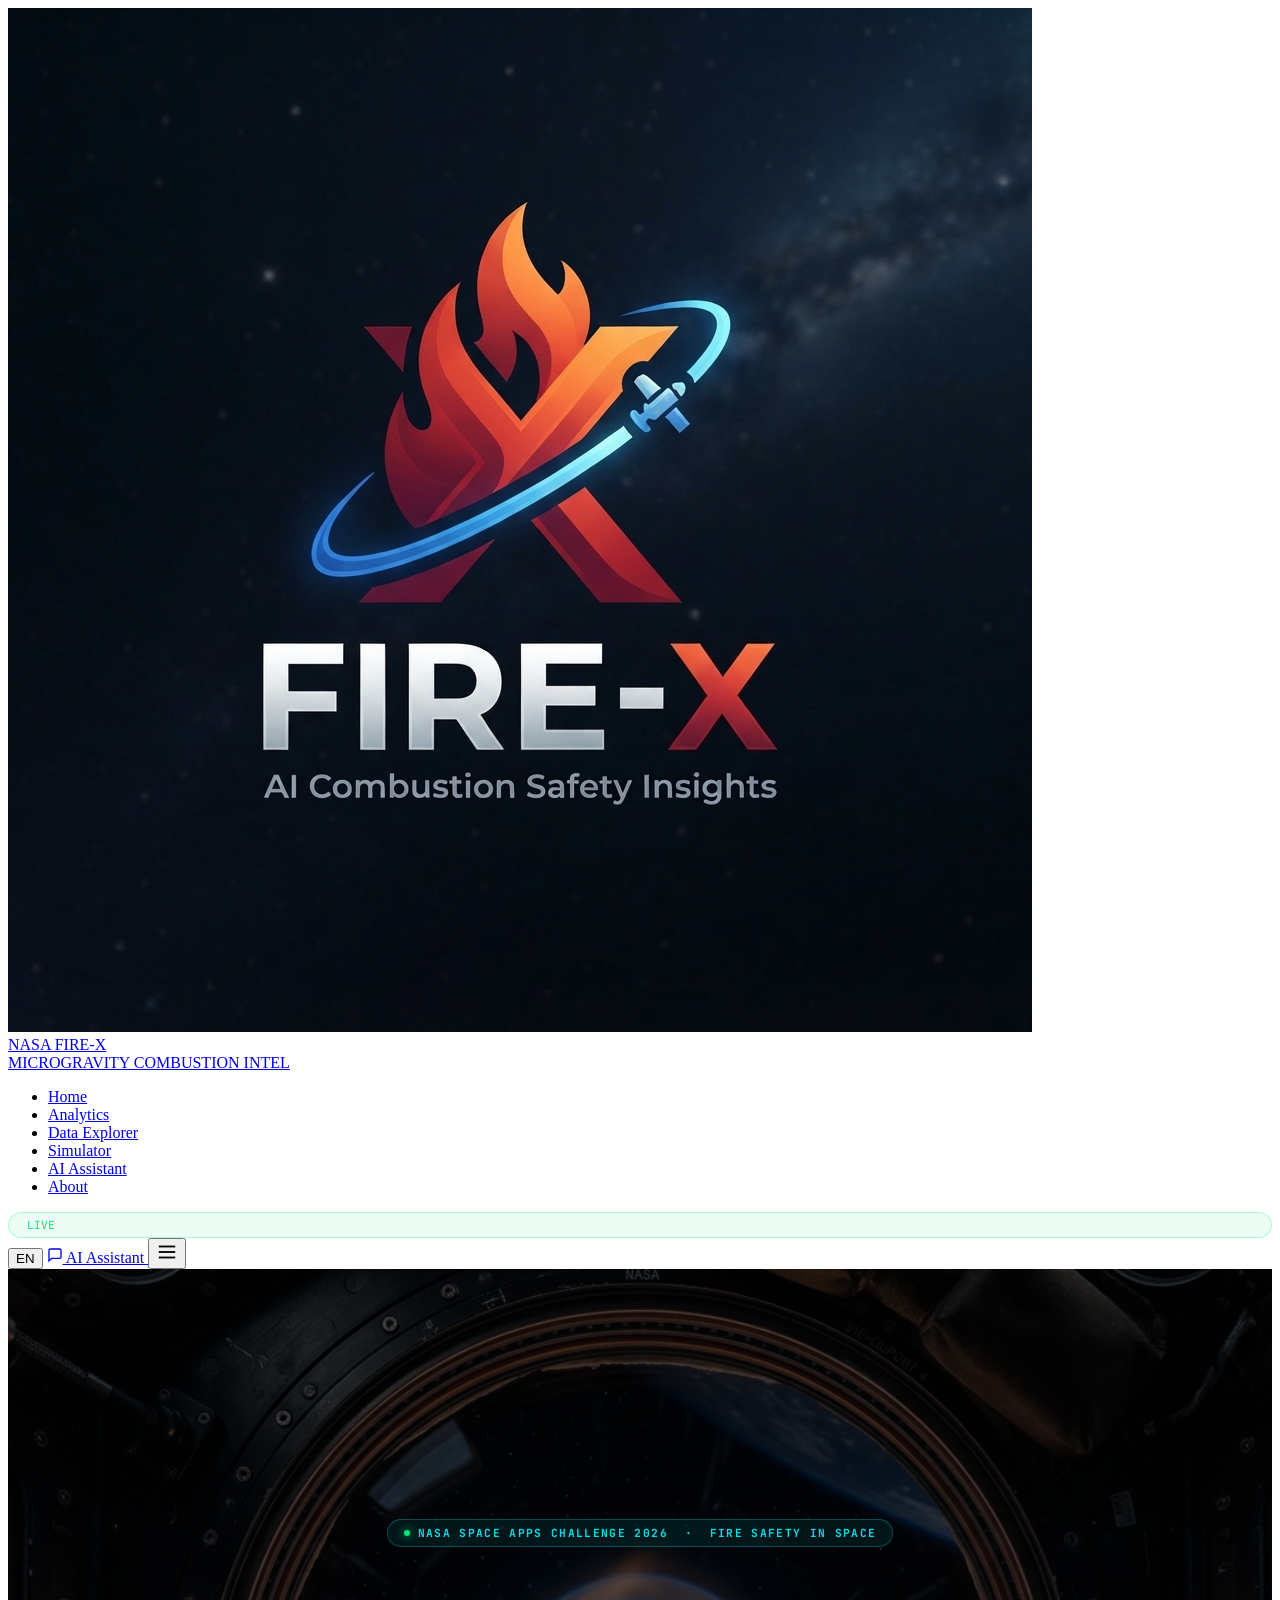
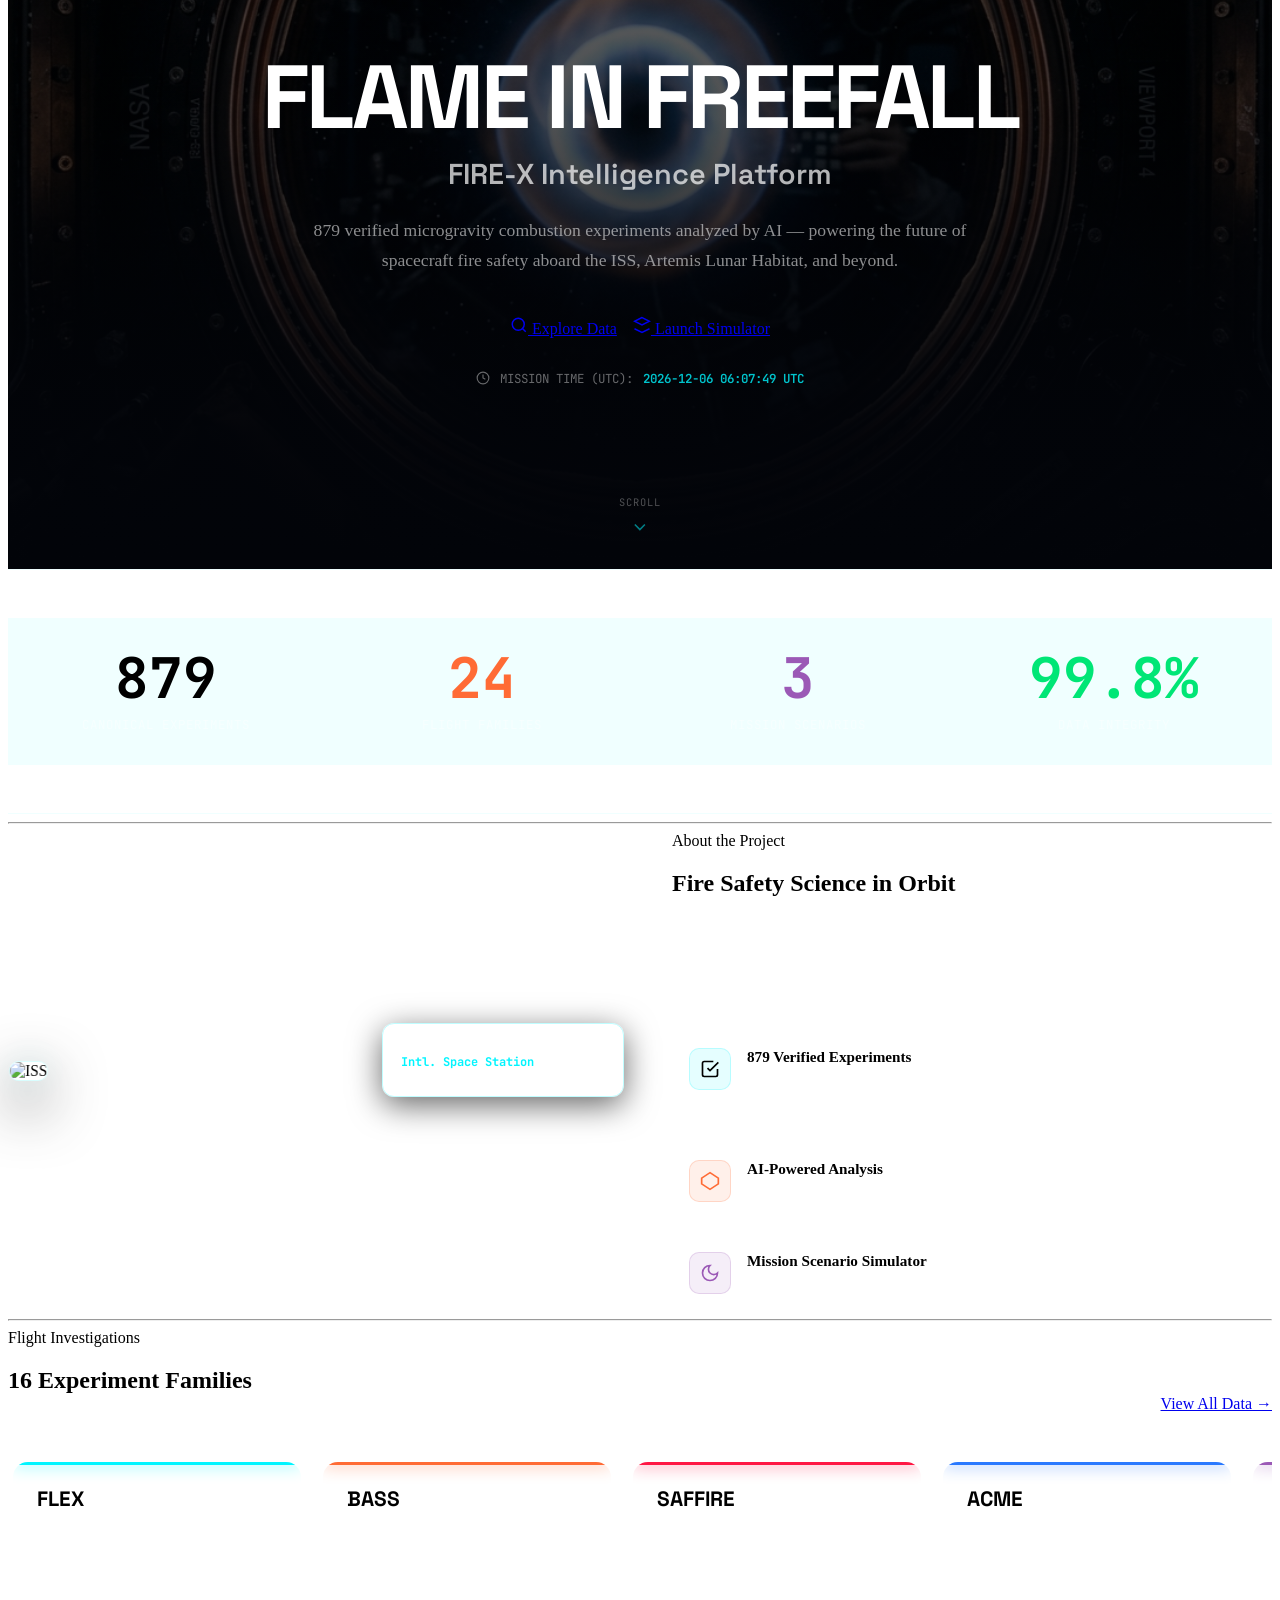
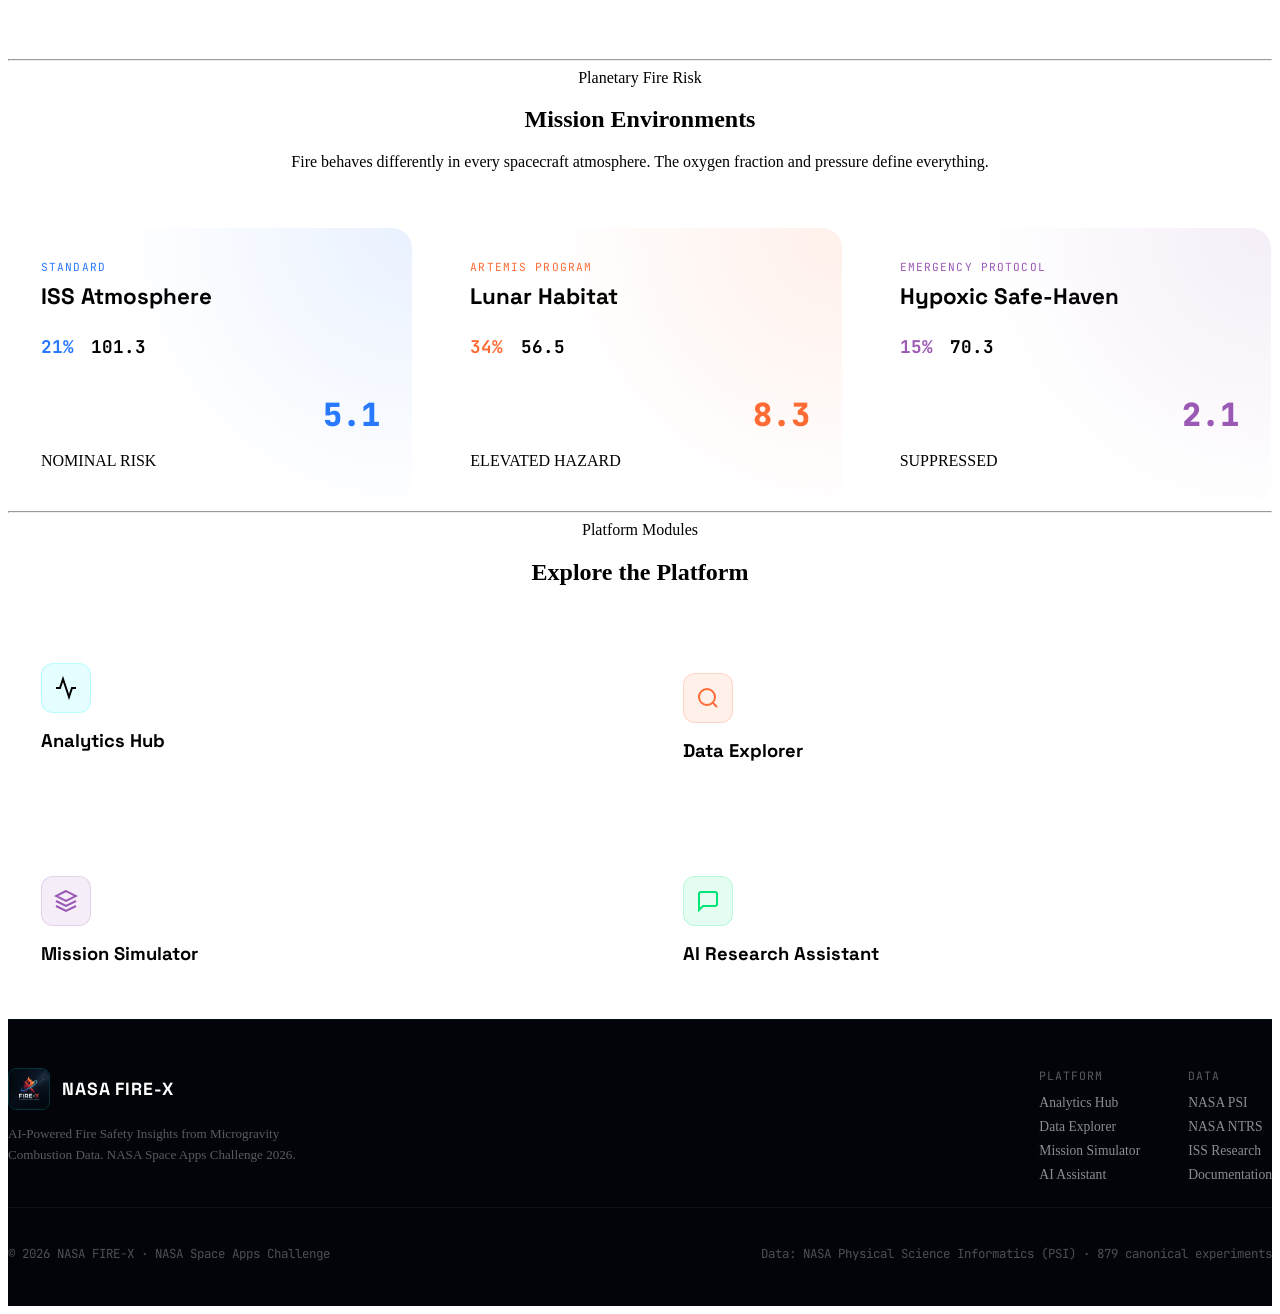
==== commit efda3b45: "fix(footer): remove GitHub repository button from all pages and nav.js" ====
--- a/frontend/index.html
+++ b/frontend/index.html
@@ -637,11 +637,7 @@
         <p style="margin-top:4px;color:rgba(0,245,255,0.8);font-size:0.75rem;font-family:'JetBrains Mono',monospace;"></p>
       </div>
       <div style="display:flex;align-items:center;gap:18px;flex-wrap:wrap;">
-        <a href="https://github.com/Hekimovraiz/FIRE-X" target="_blank" style="display:inline-flex;align-items:center;gap:7px;color:#fff;text-decoration:none;font-size:0.8rem;font-family:'JetBrains Mono',monospace;padding:6px 14px;border-radius:6px;border:1px solid rgba(0,245,255,0.3);background:rgba(0,245,255,0.06);transition:all 0.2s;" onmouseover="this.style.background='rgba(0,245,255,0.15)';this.style.borderColor='#00F5FF'" onmouseout="this.style.background='rgba(0,245,255,0.06)';this.style.borderColor='rgba(0,245,255,0.3)'">
-          <svg width="15" height="15" fill="currentColor" viewBox="0 0 24 24"><path d="M12 0C5.37 0 0 5.37 0 12c0 5.31 3.435 9.795 8.205 11.385.6.105.825-.255.825-.57 0-.285-.015-1.23-.015-2.235-3.015.555-3.795-.735-4.035-1.41-.135-.345-.72-1.41-1.23-1.695-.42-.225-1.02-.78-.015-.795.945-.015 1.62.87 1.845 1.23 1.08 1.815 2.805 1.305 3.495.99.105-.78.42-1.305.765-1.605-2.67-.3-5.46-1.335-5.46-5.925 0-1.305.465-2.385 1.23-3.225-.12-.3-.54-1.53.12-3.18 0 0 1.005-.315 3.3 1.23.96-.27 1.98-.405 3-.405s2.04.135 3 .405c2.295-1.56 3.3-1.23 3.3-1.23.66 1.65.24 2.88.12 3.18.765.84 1.23 1.905 1.23 3.225 0 4.605-2.805 5.625-5.475 5.925.435.375.81 1.095.81 2.22 0 1.605-.015 2.895-.015 3.3 0 .315.225.69.825.57A12.02 12.02 0 0024 12c0-6.63-5.37-12-12-12z"/></svg>
-          GitHub Repozitoriyası
-        </a>
-        <p>Data: NASA Physical Science Informatics (PSI) · 879 canonical experiments</p>
+<p>Data: NASA Physical Science Informatics (PSI) · 879 canonical experiments</p>
       </div>
     </div>
   </div>
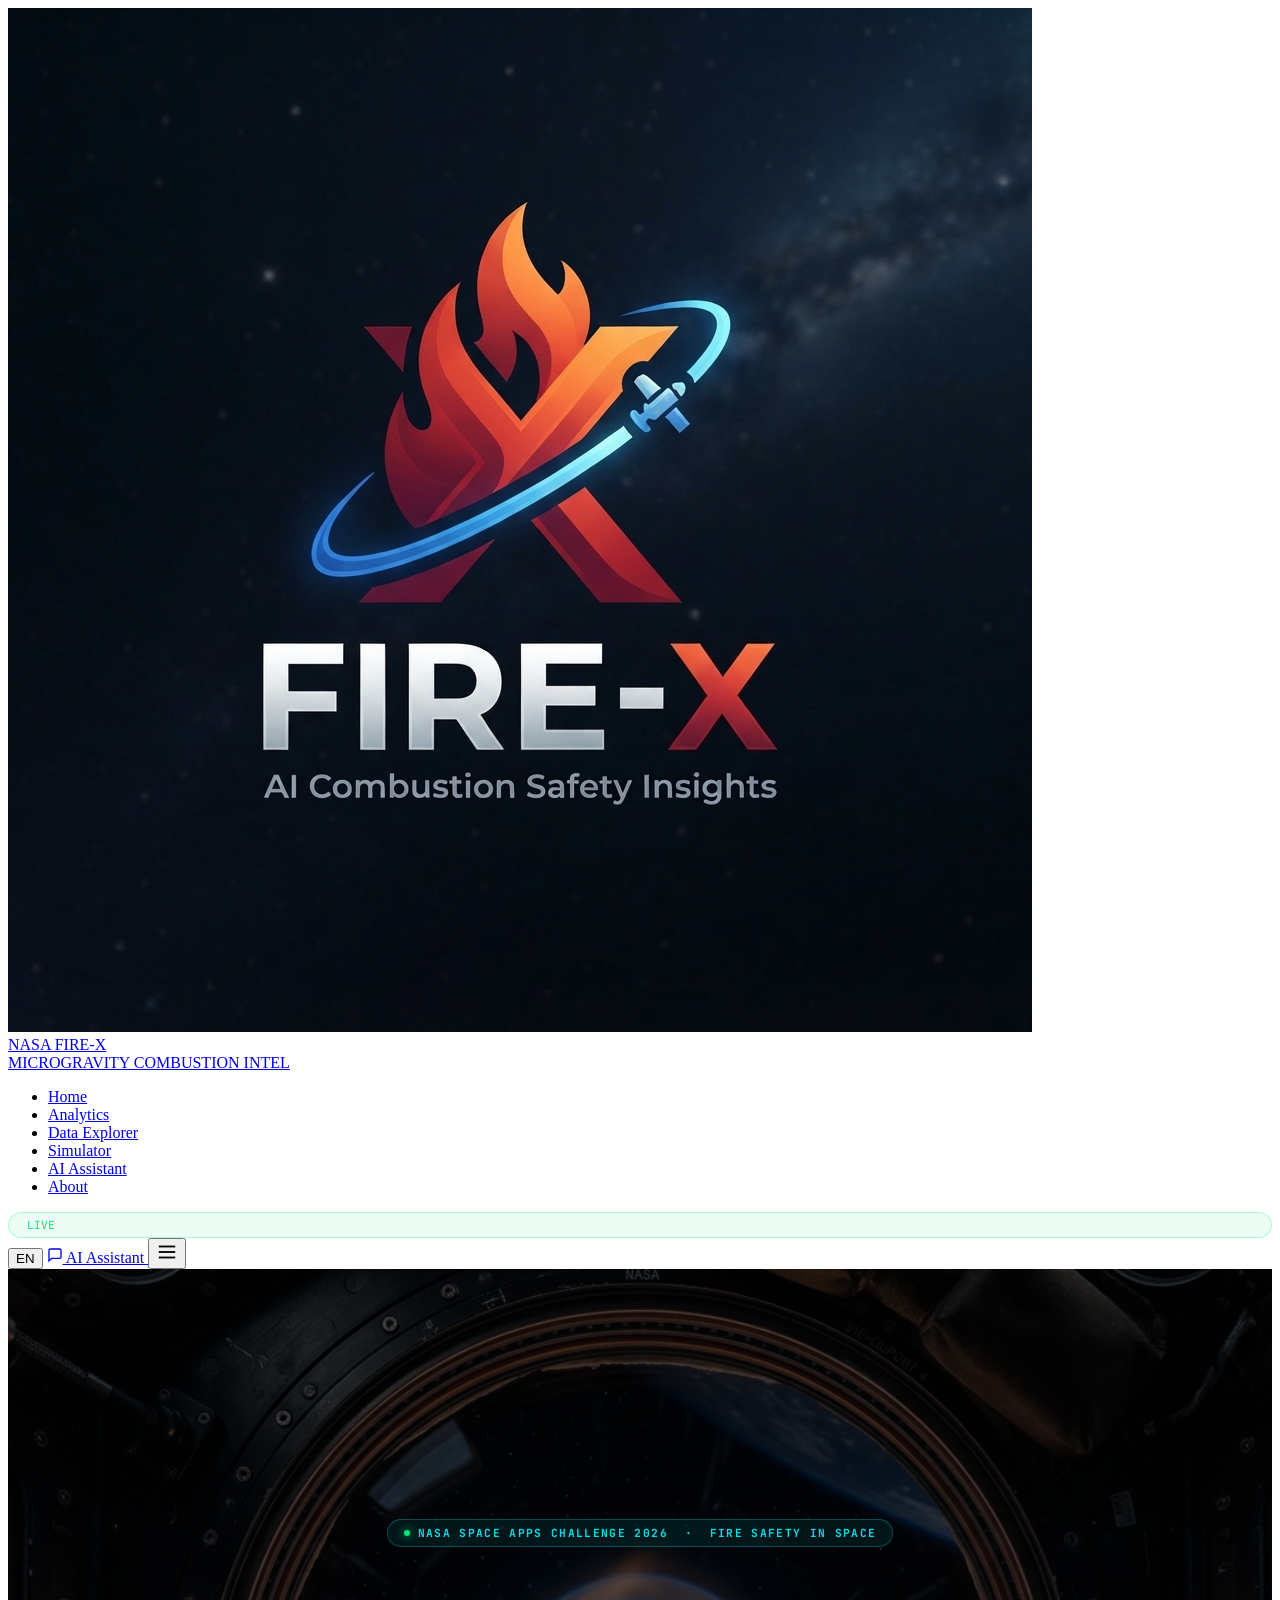
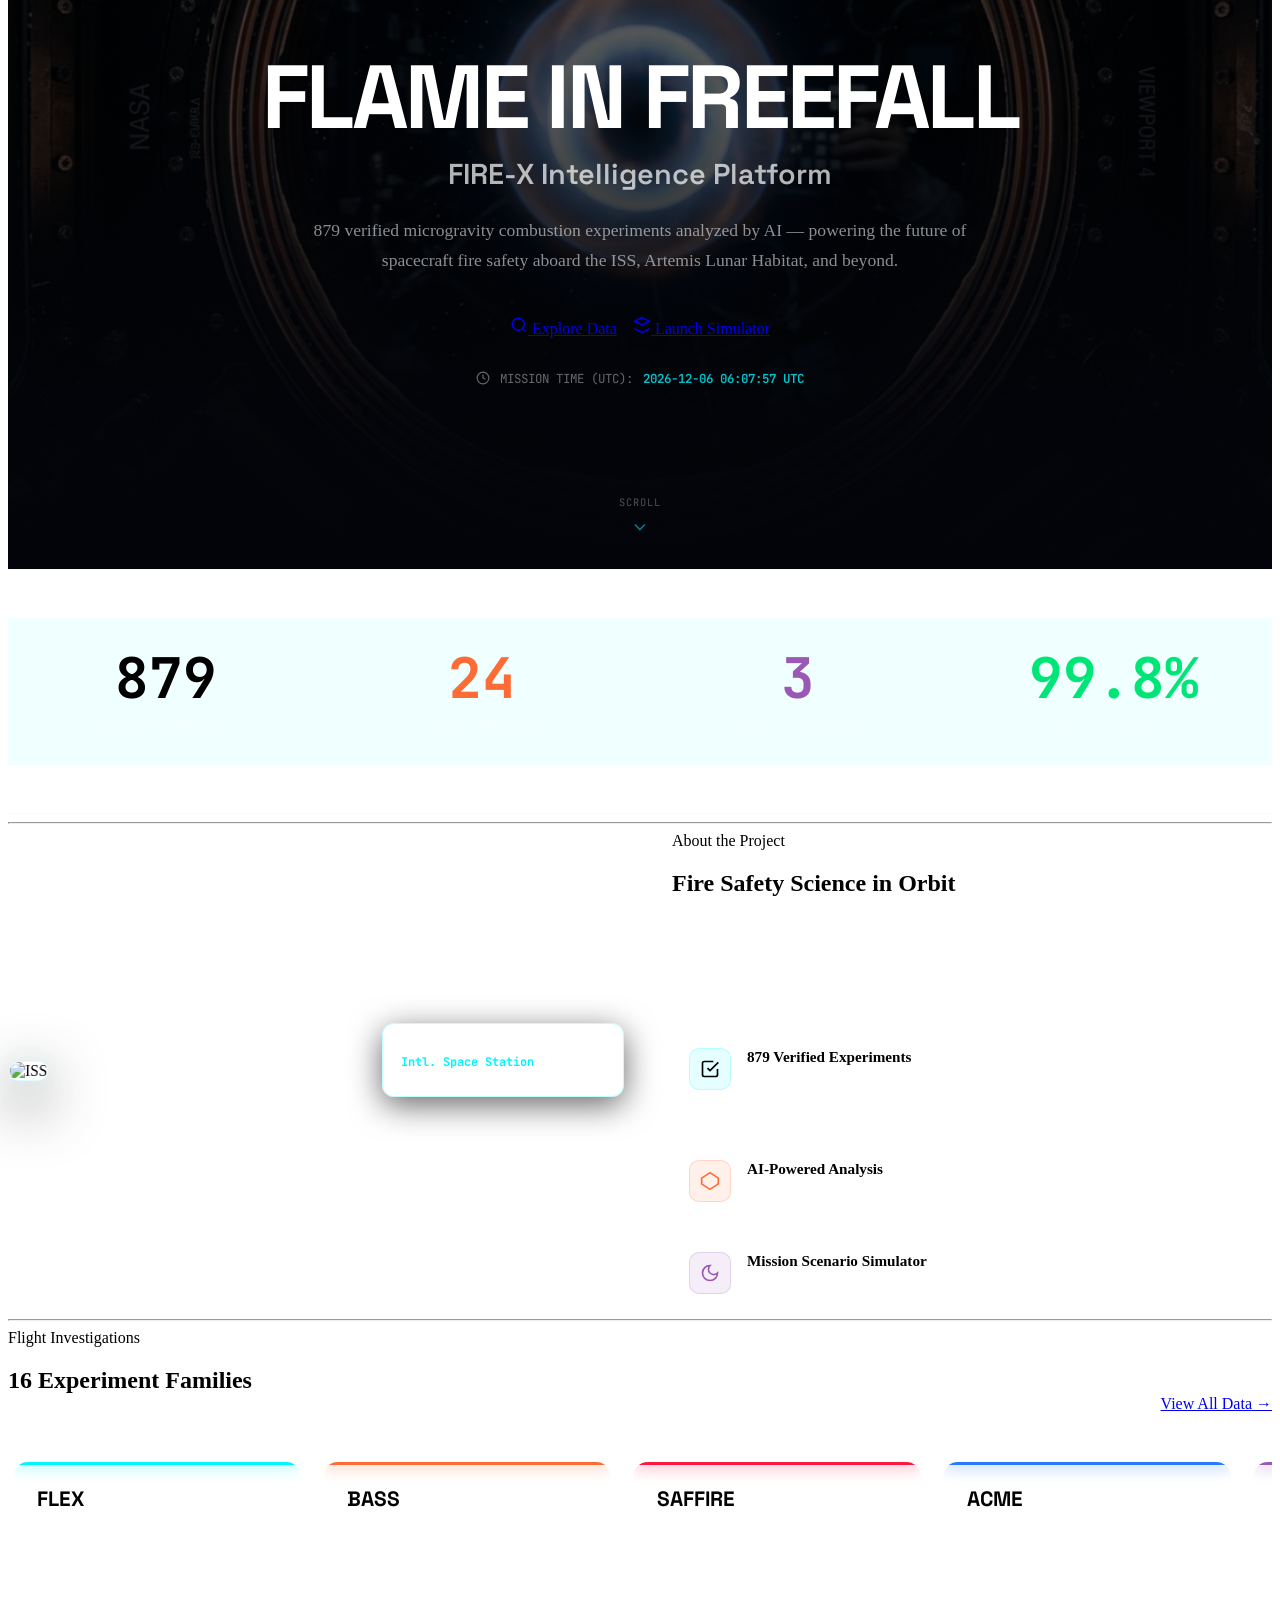
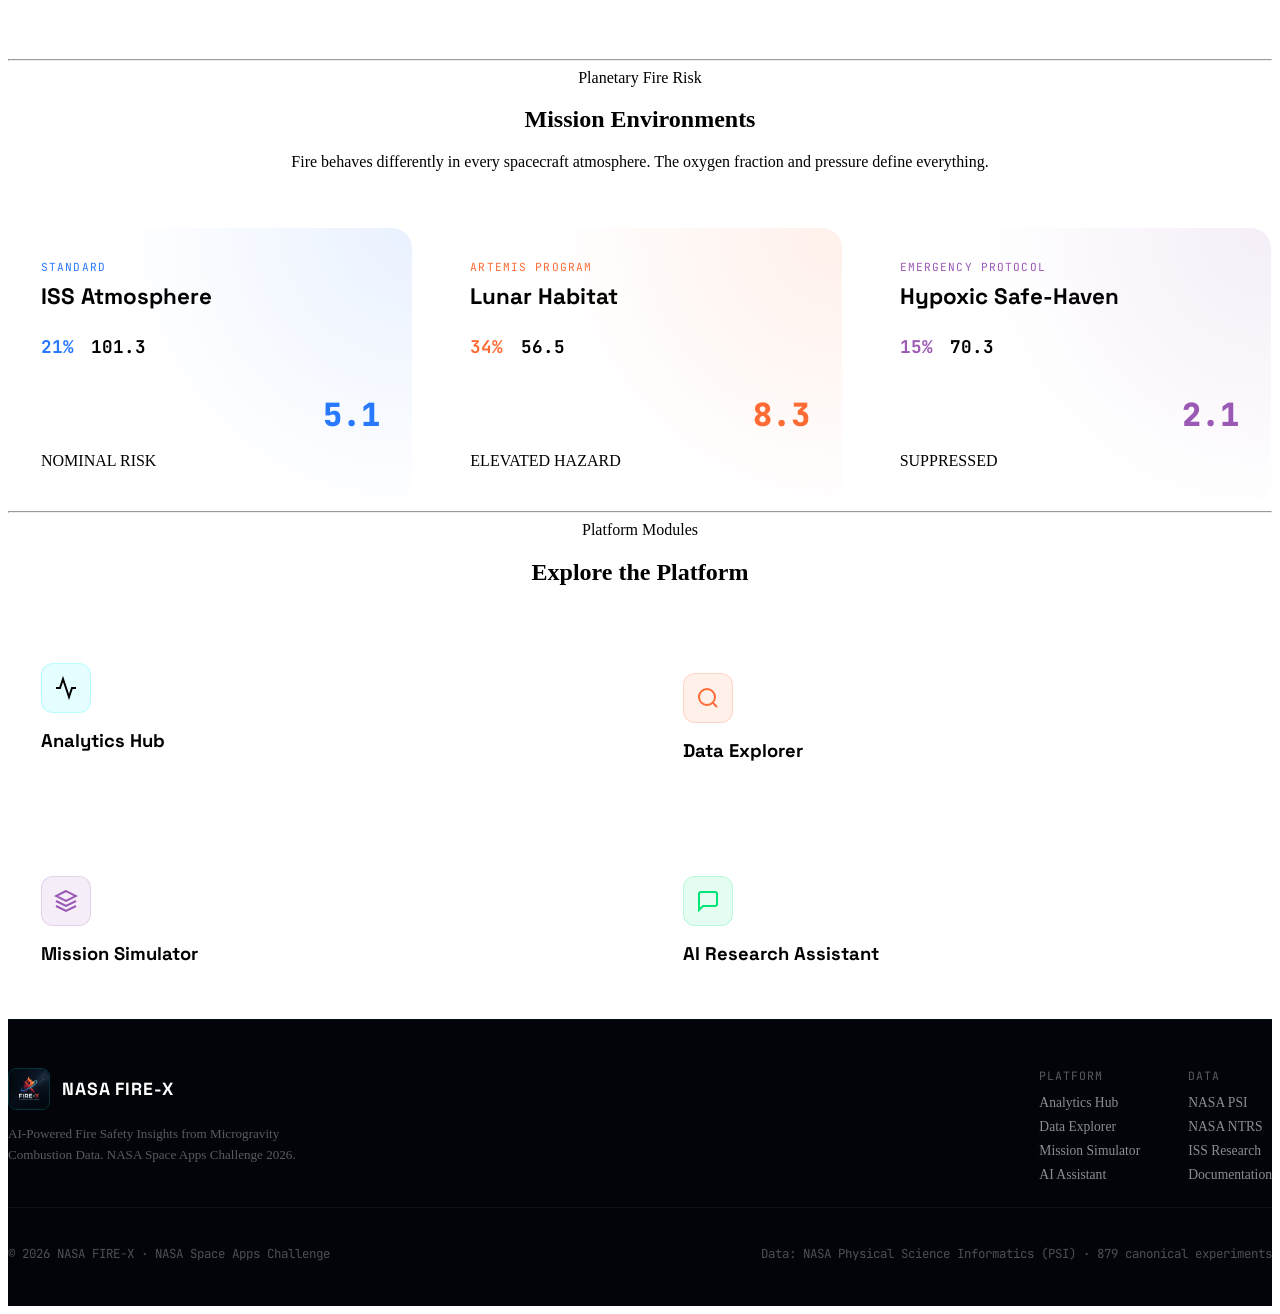
==== commit 81ea4ba0: "feat(branding): add Fire-X favicon to all HTML pages and backend /favicon.ico route" ====
--- a/frontend/index.html
+++ b/frontend/index.html
@@ -3,6 +3,8 @@
 <head>
 <meta charset="UTF-8" />
 <meta name="viewport" content="width=device-width, initial-scale=1.0" />
+<link rel="icon" type="image/jpeg" href="/images/Fire-X.jpeg">
+<link rel="apple-touch-icon" href="/images/Fire-X.jpeg">
 <title>NASA FIRE-X — Flame in Freefall</title>
 <link rel="preconnect" href="https://fonts.googleapis.com">
 <link rel="preconnect" href="https://fonts.gstatic.com" crossorigin>
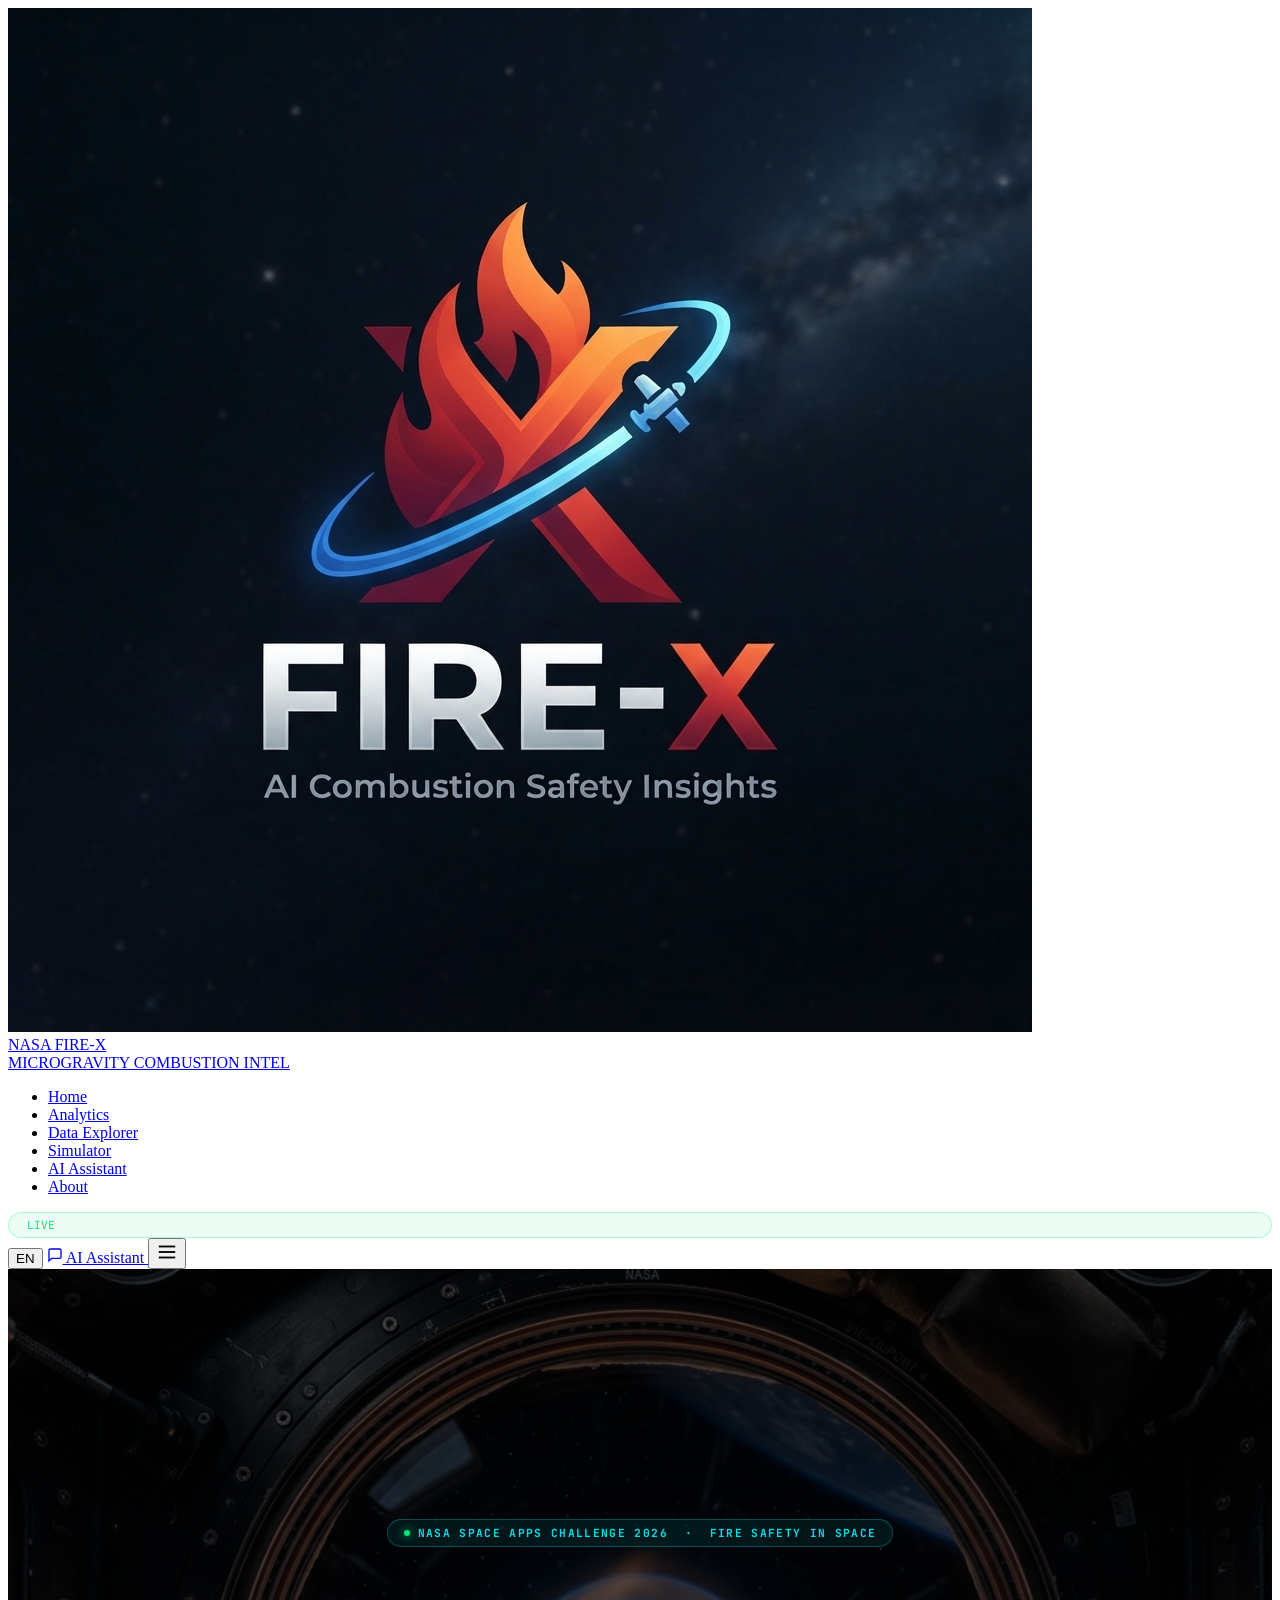
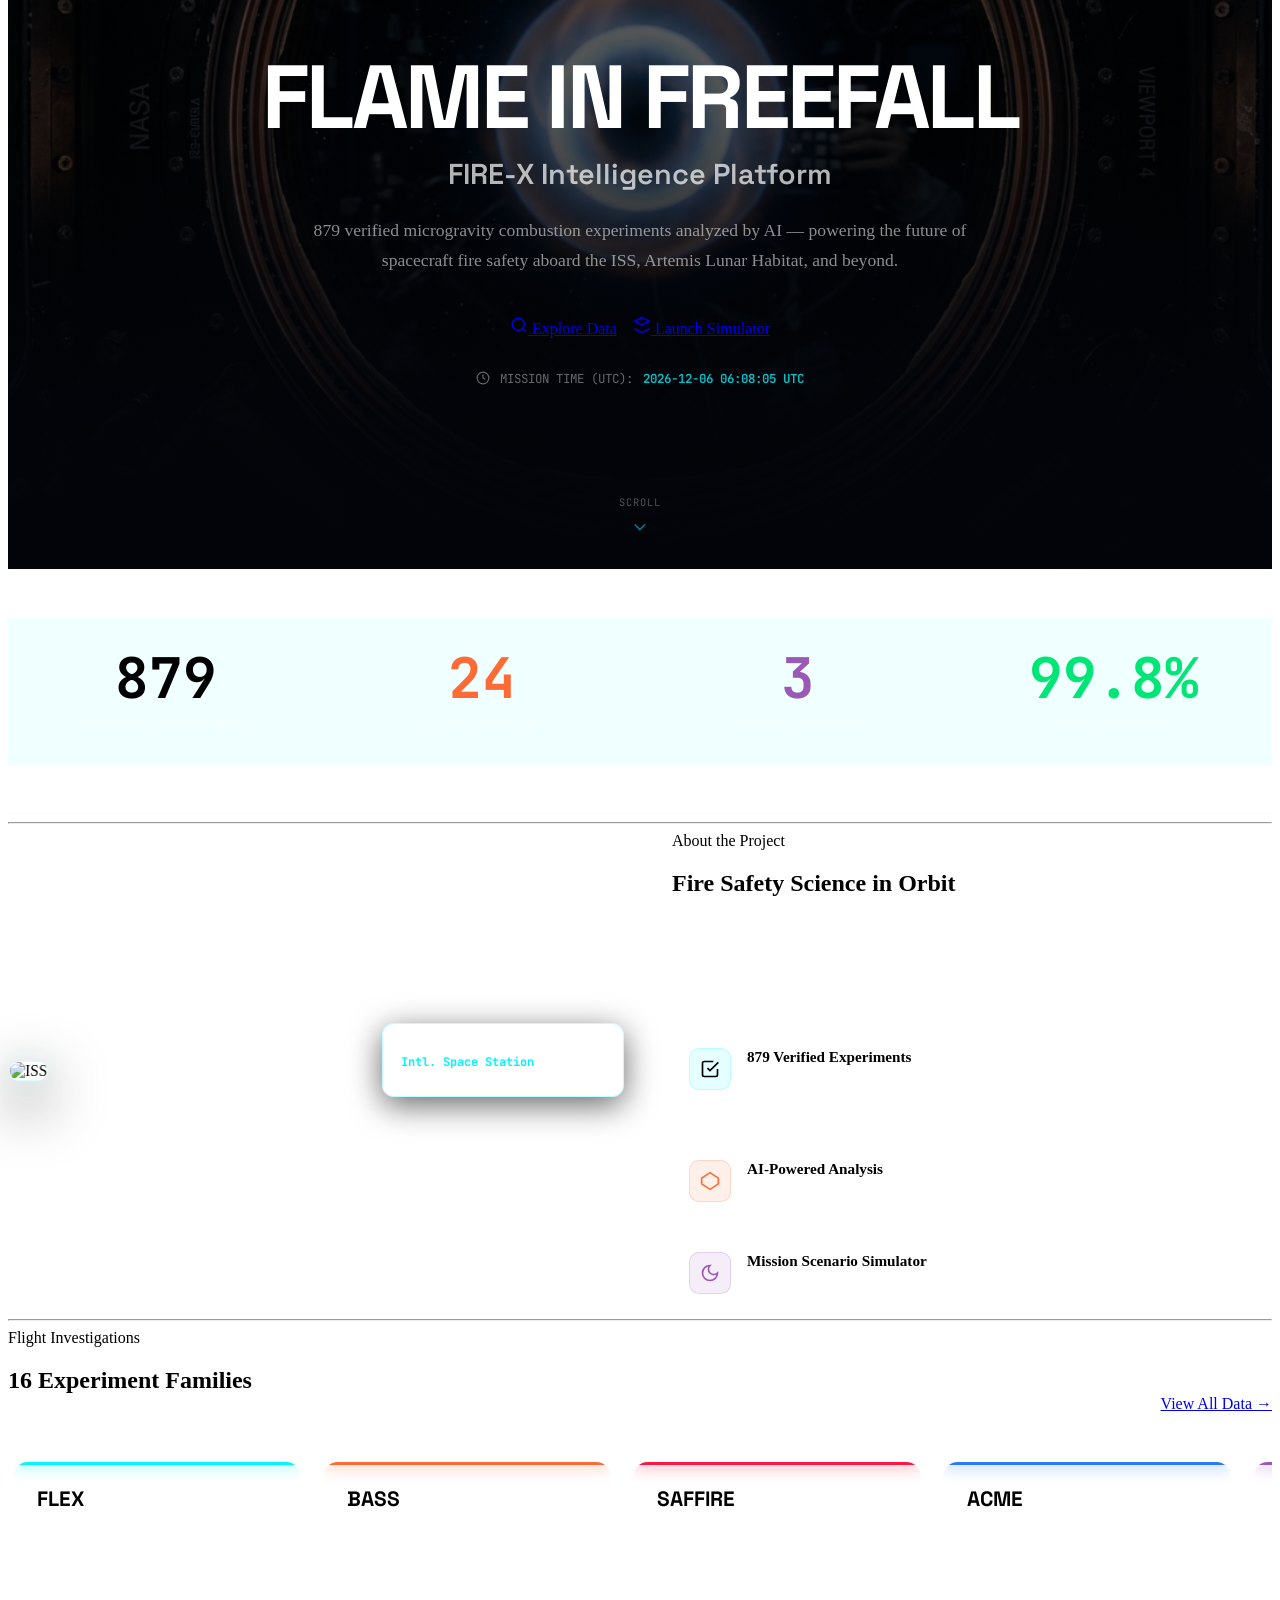
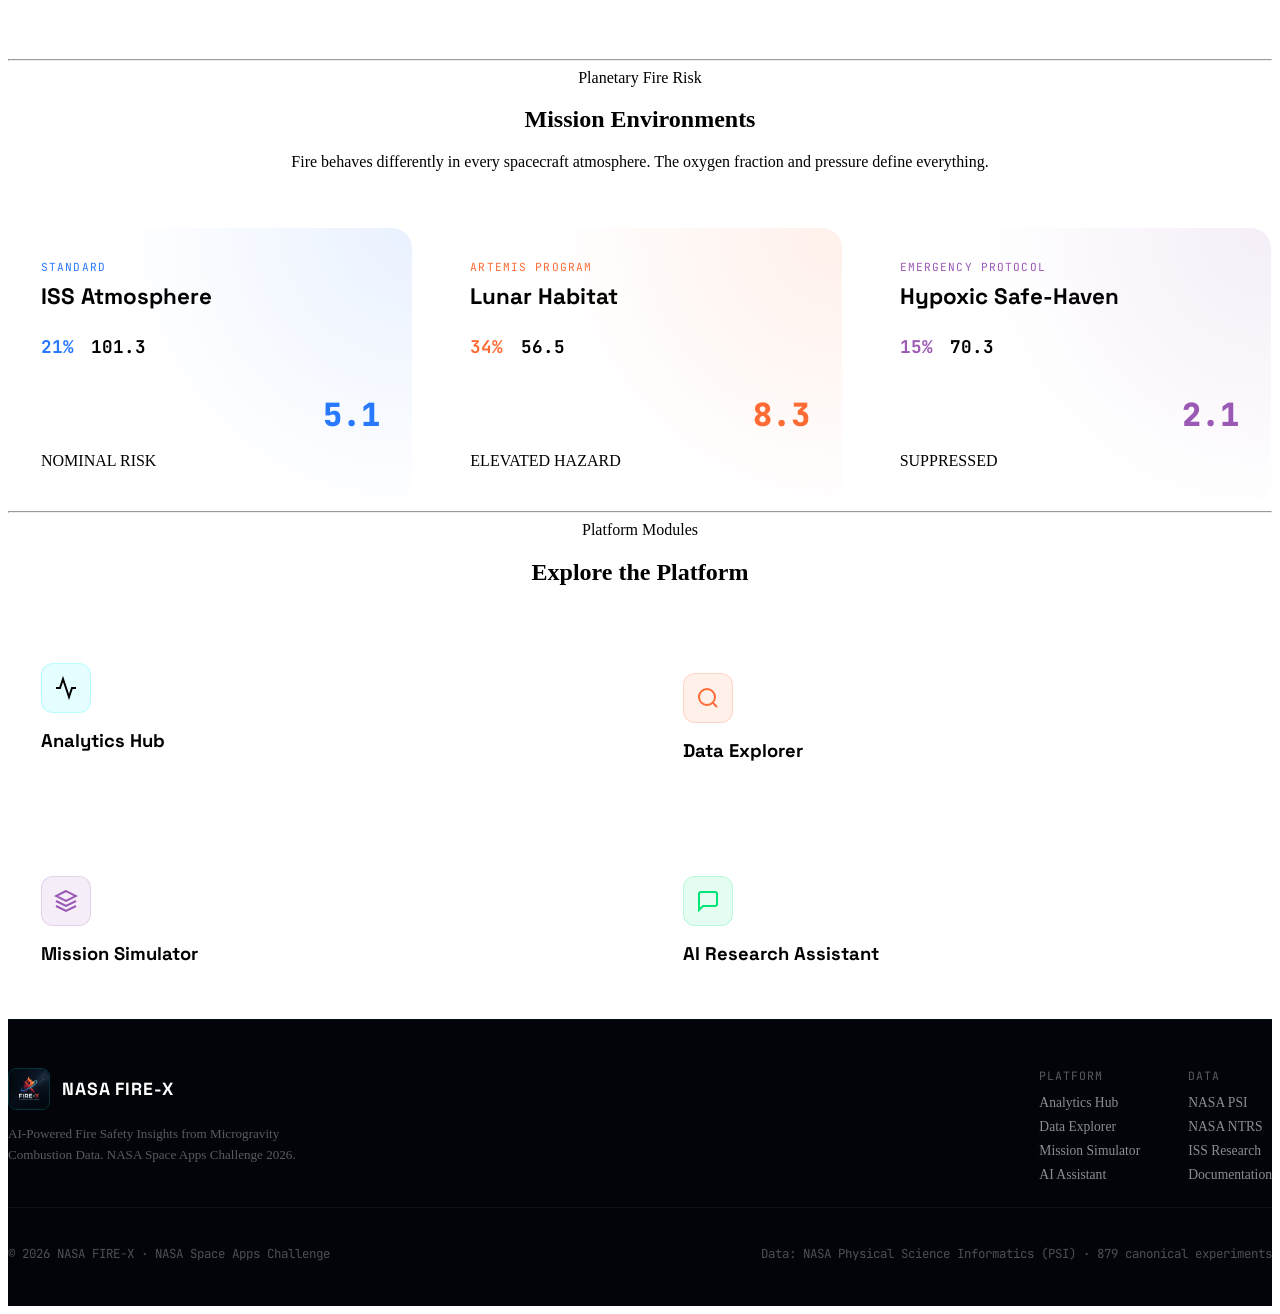
==== commit be4a162c: "feat(ai): add strict zero-token topic guardrails and enable full Azerbaijani translation on AI Assis" ====
--- a/frontend/index.html
+++ b/frontend/index.html
@@ -645,7 +645,7 @@
   </div>
 </footer>
 
-<script src="/static/js/nav.js?v=5.0"></script>
+<script src="/static/js/nav.js?v=5.1"></script>
 <script>
 // UTC Clock - run immediately, then every second
 function updateClock() {
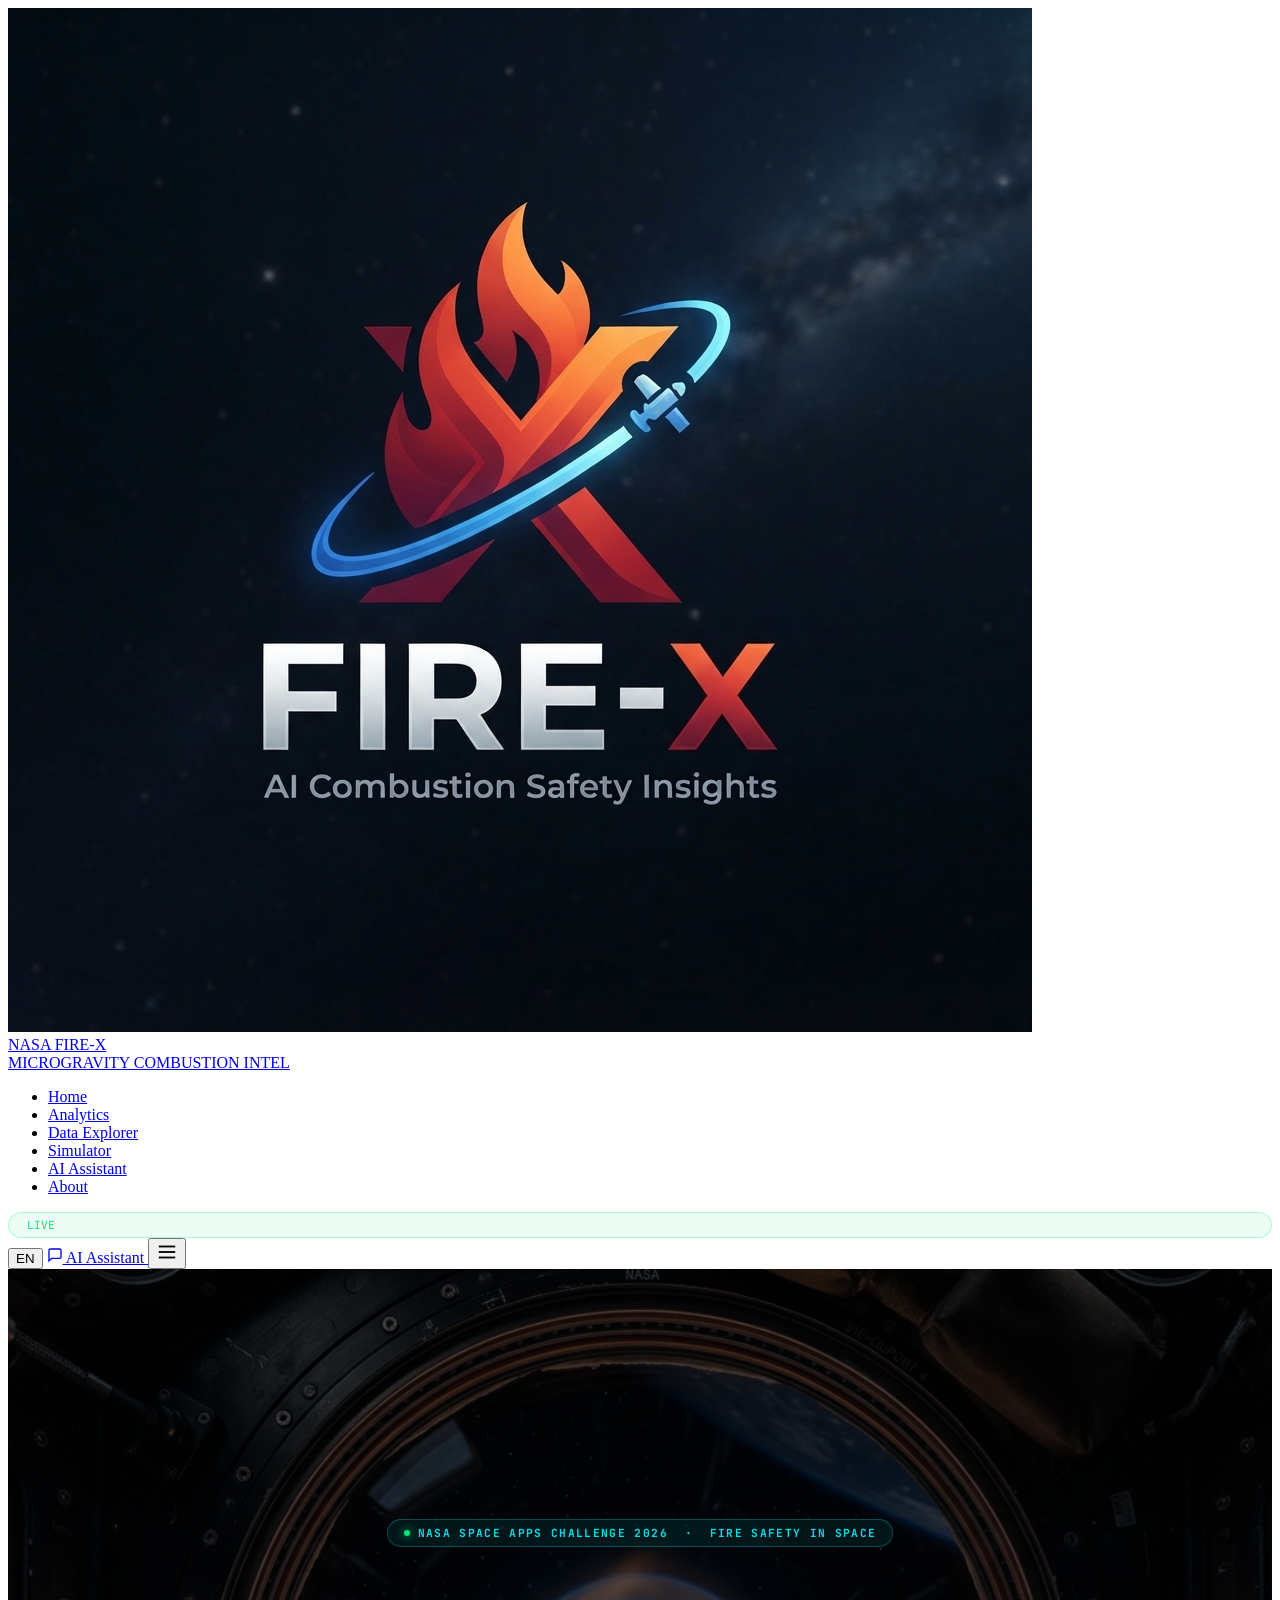
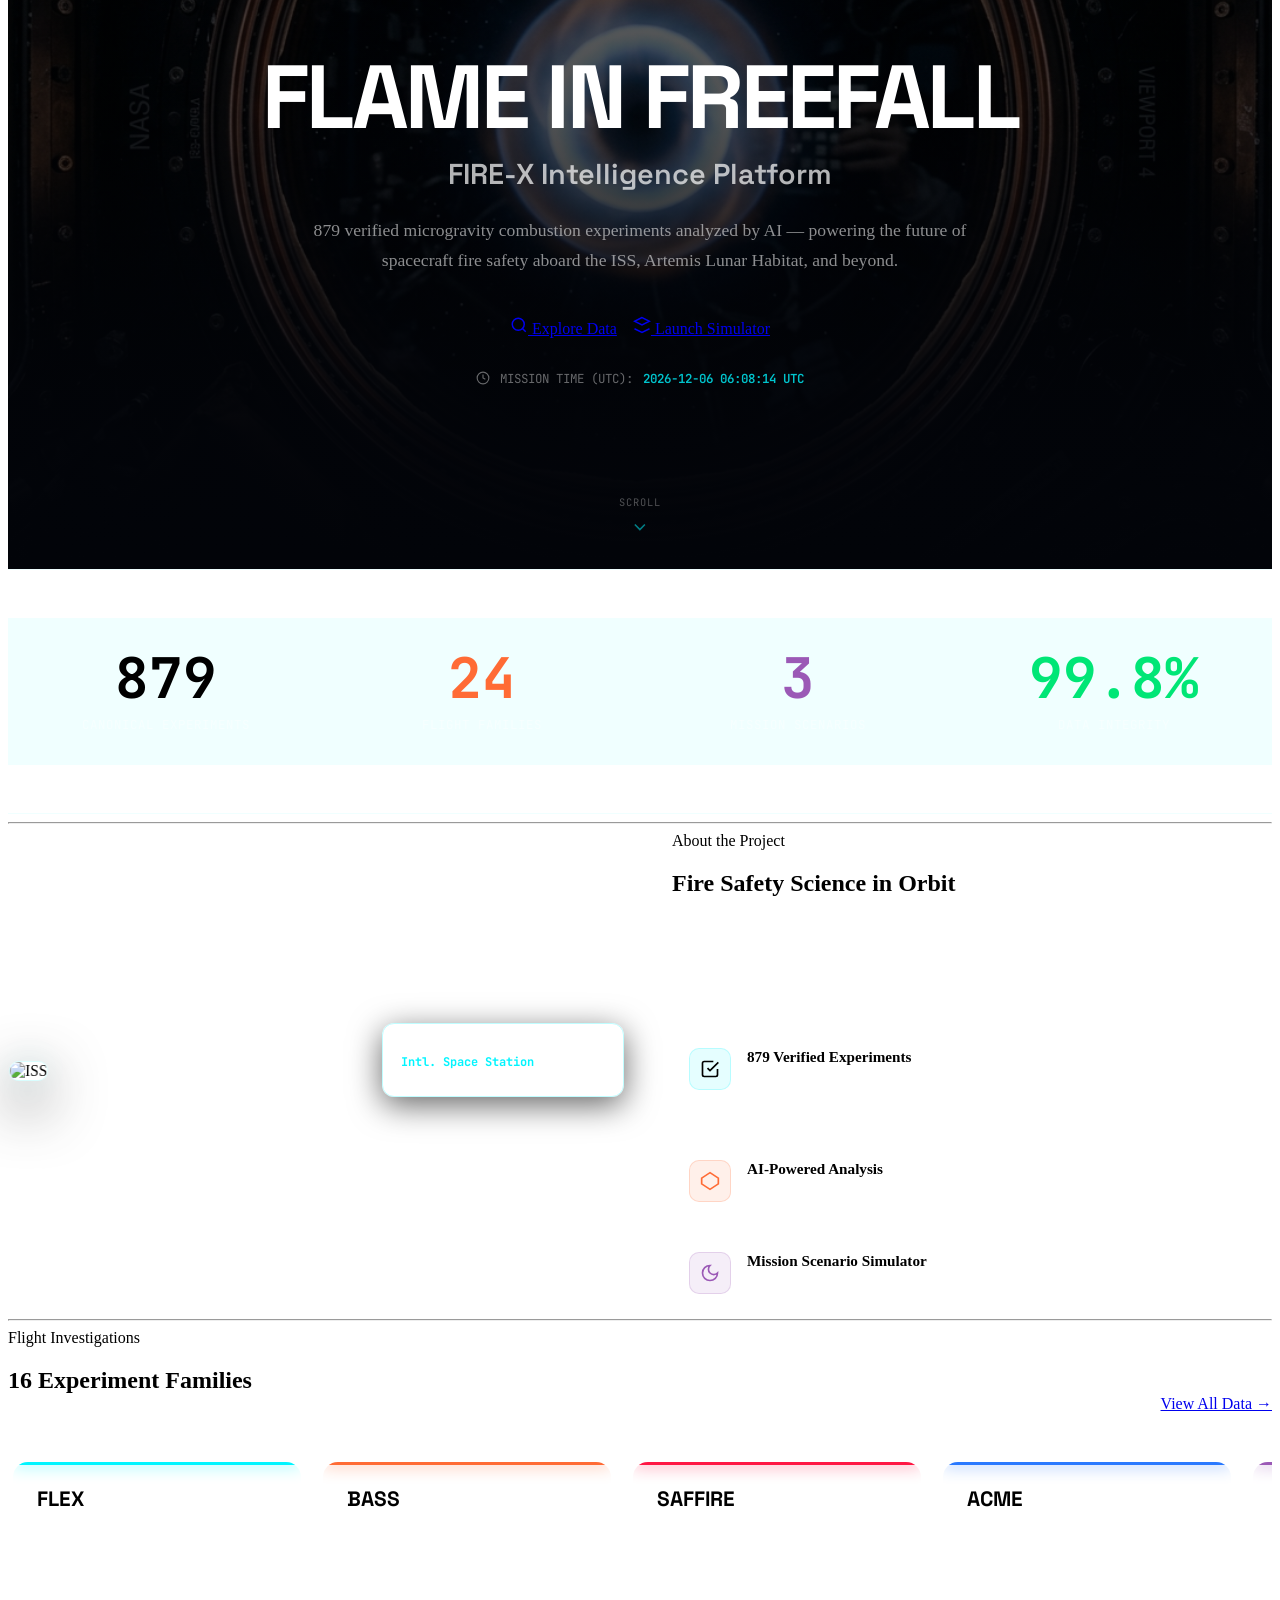
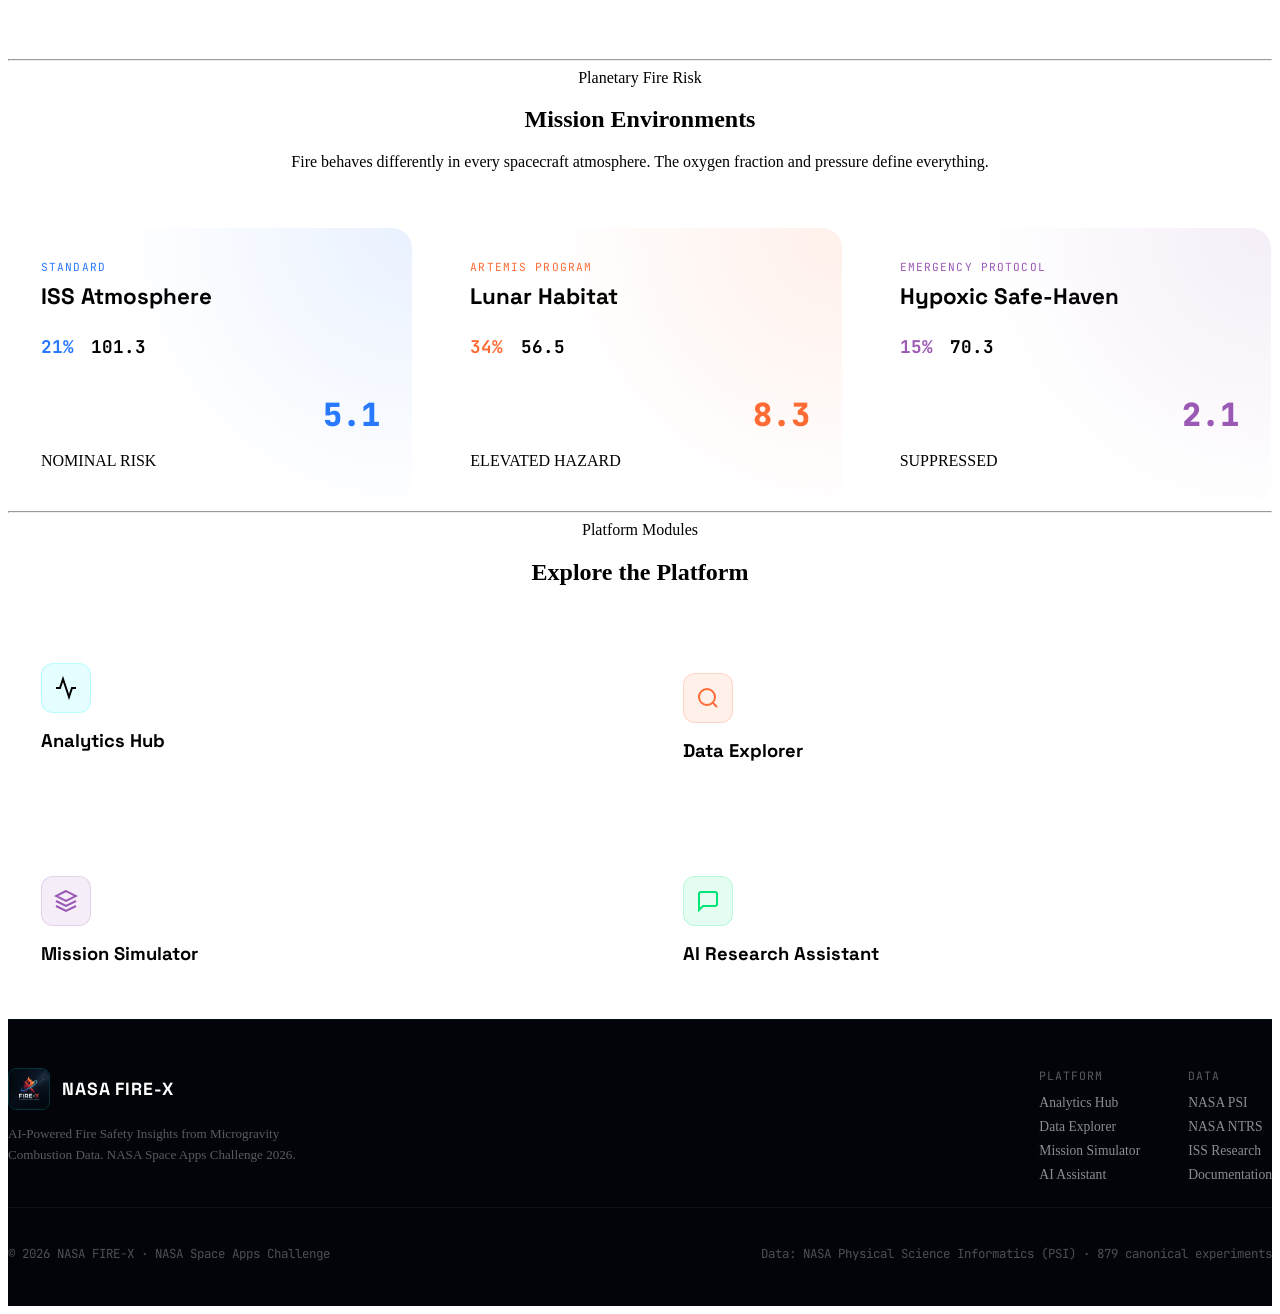
==== commit 0595c76f: "feat(audit): complete security hardening, rate-limit proxy support, and 100% full-site Azerbaijani t" ====
--- a/frontend/index.html
+++ b/frontend/index.html
@@ -645,7 +645,7 @@
   </div>
 </footer>
 
-<script src="/static/js/nav.js?v=5.1"></script>
+<script src="/static/js/nav.js?v=5.2"></script>
 <script>
 // UTC Clock - run immediately, then every second
 function updateClock() {
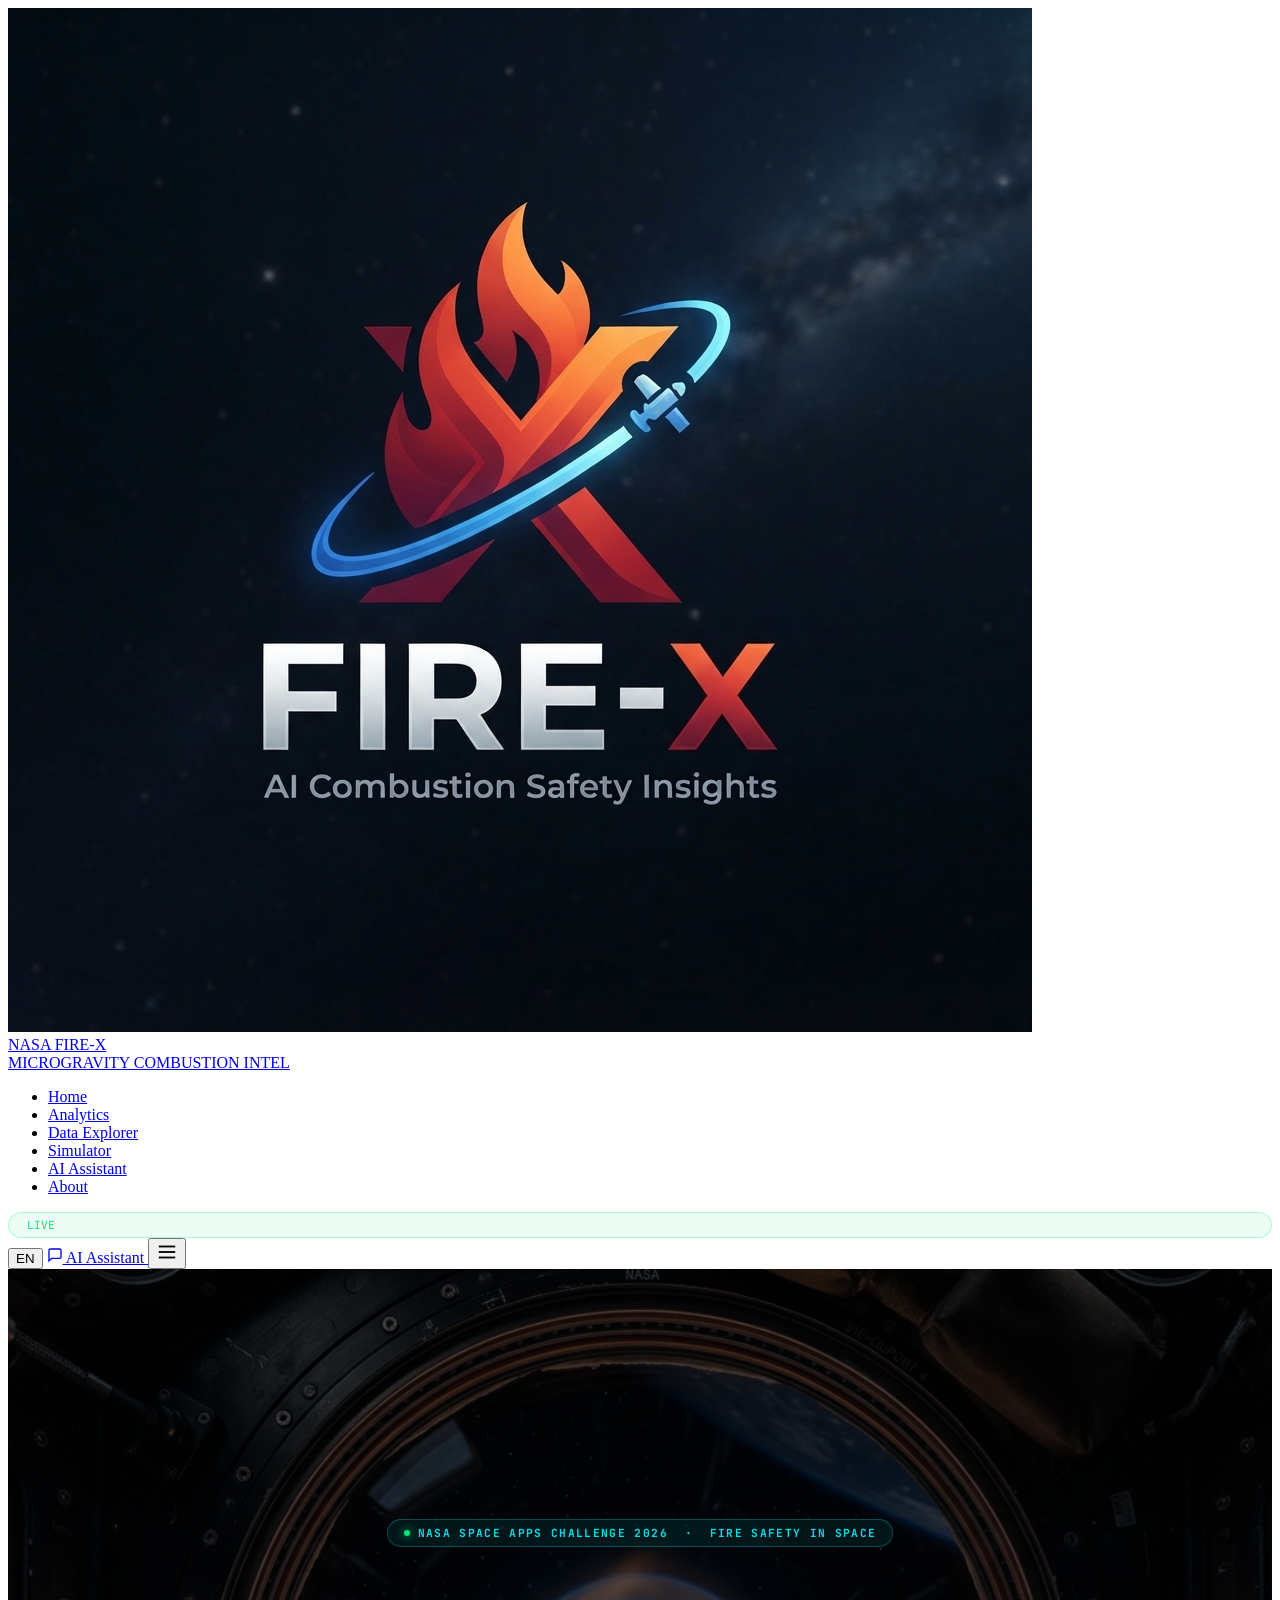
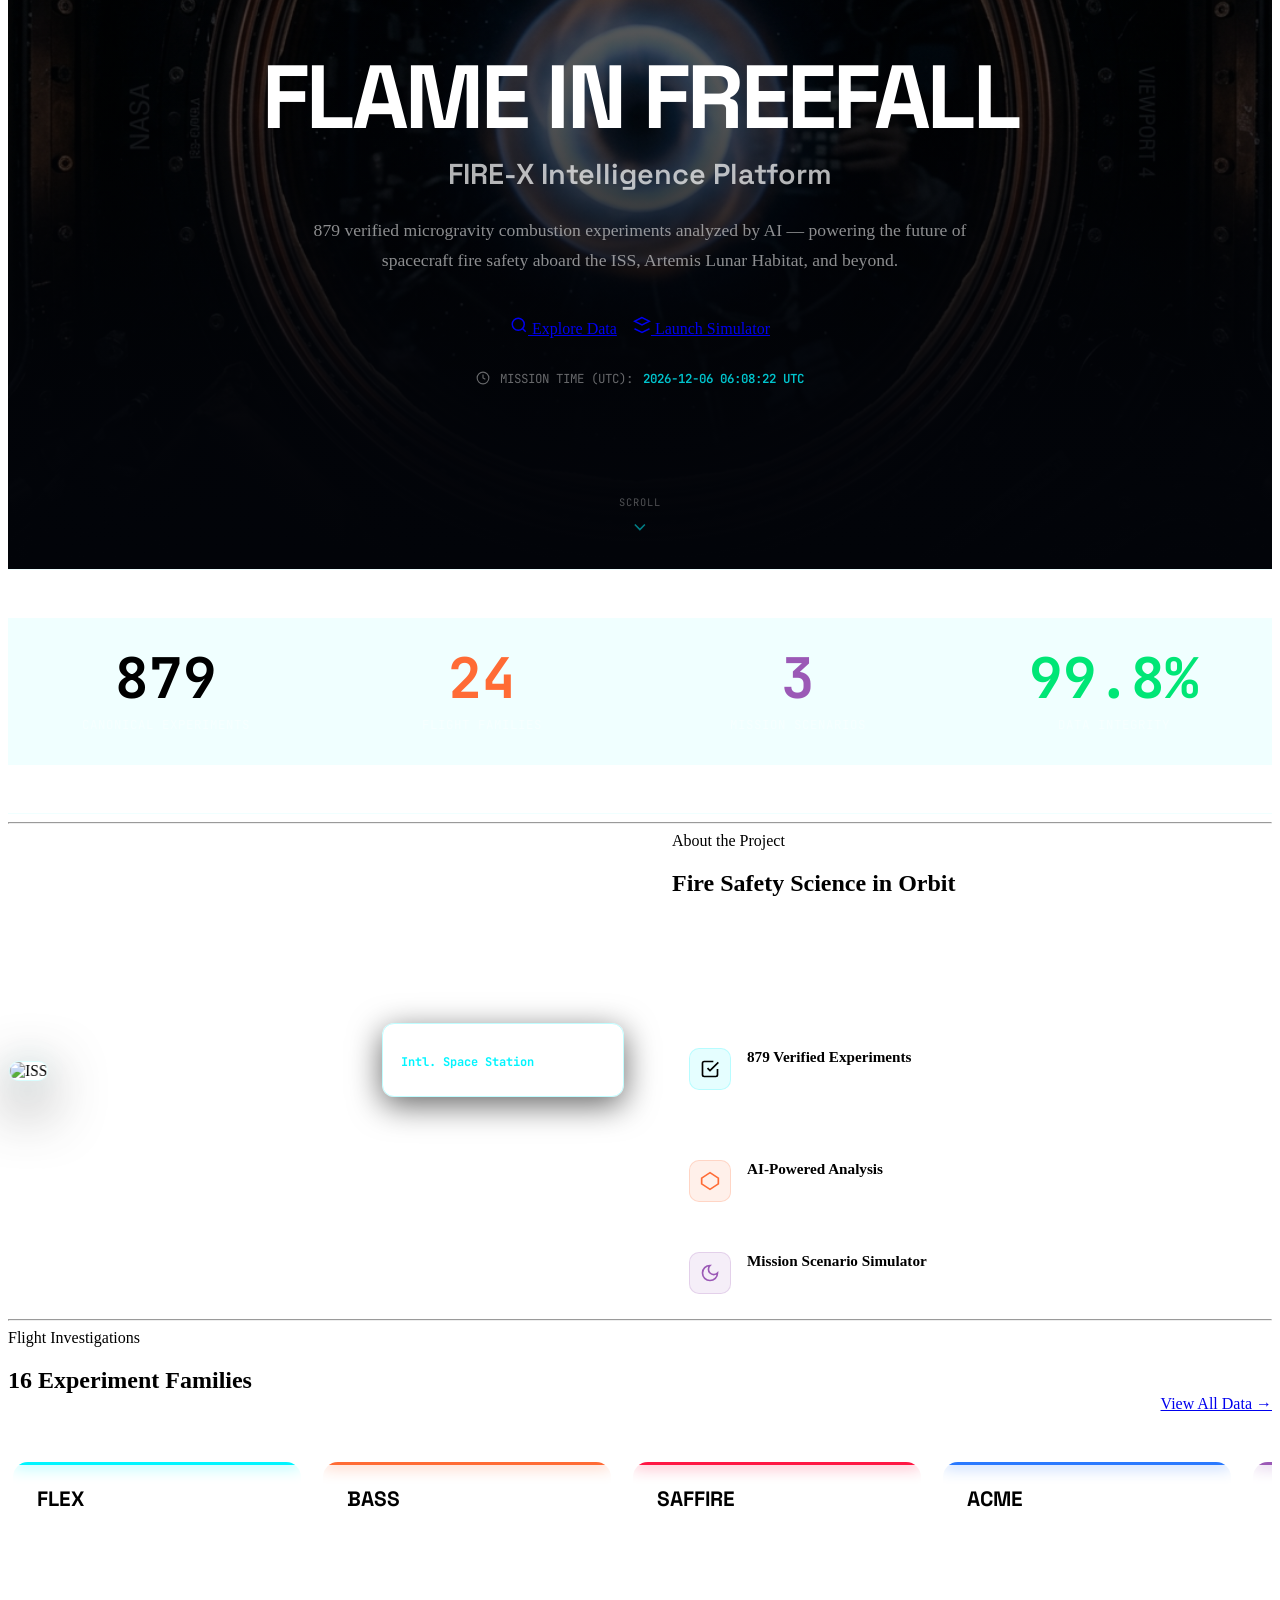
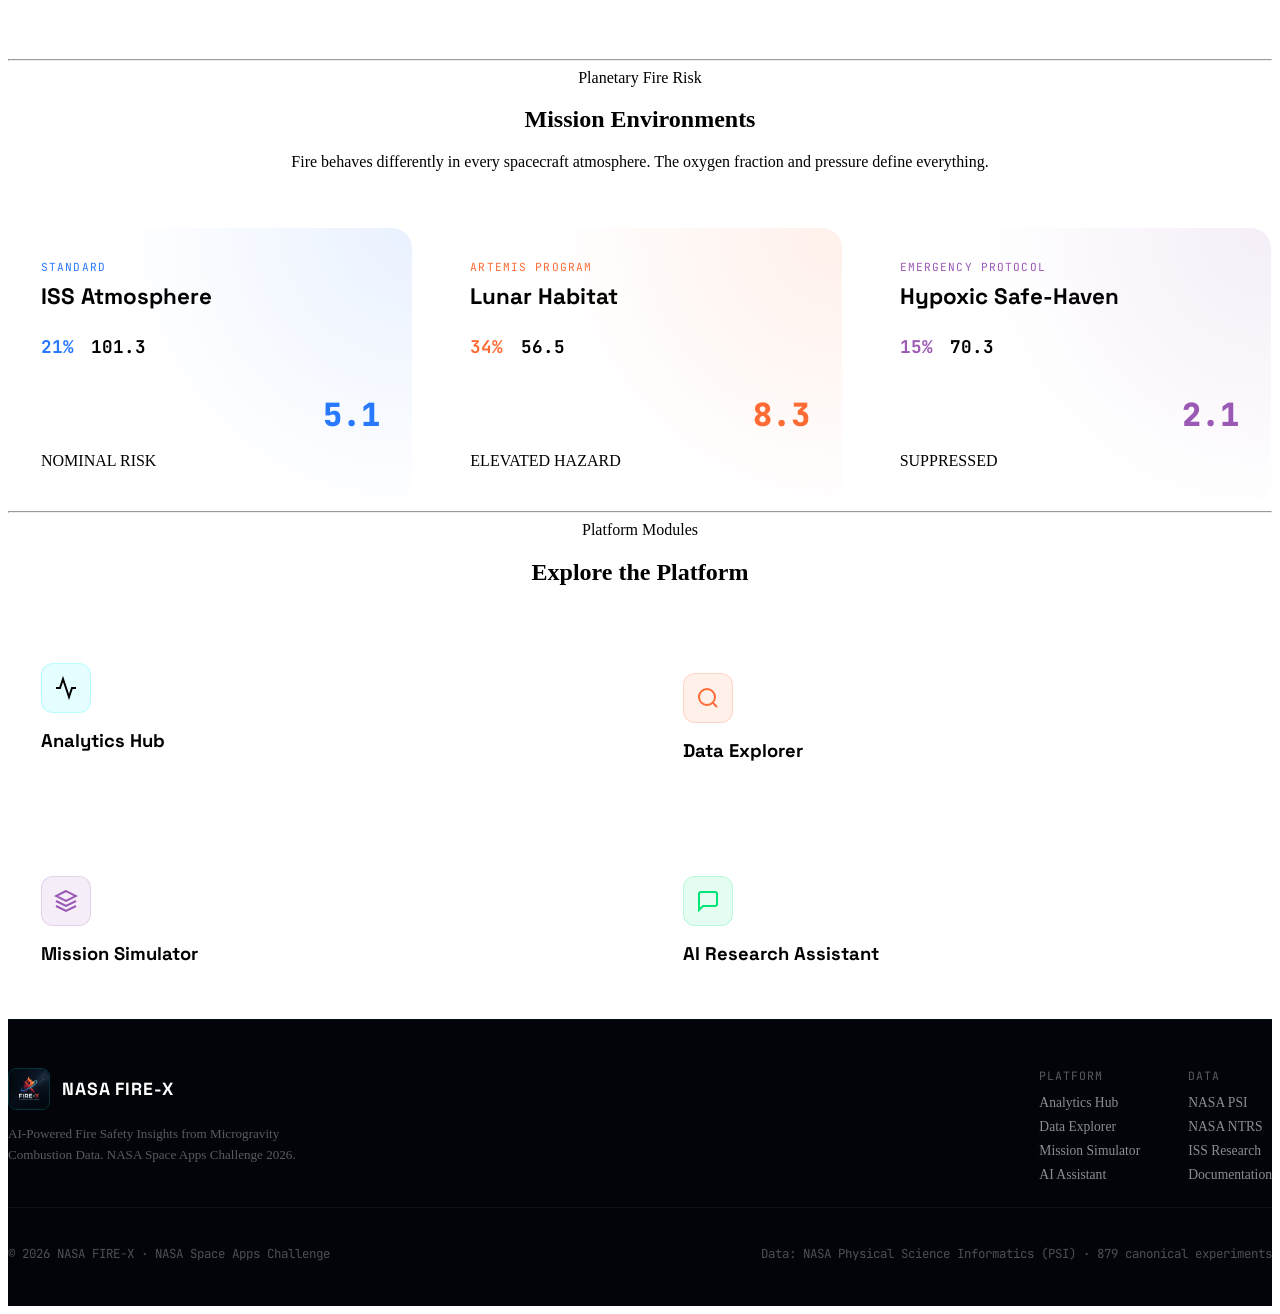
==== commit 7252cd58: "feat(security): implement cryptographic math CAPTCHA firewall on AI Assistant to protect OpenAI API " ====
--- a/frontend/index.html
+++ b/frontend/index.html
@@ -645,7 +645,7 @@
   </div>
 </footer>
 
-<script src="/static/js/nav.js?v=5.2"></script>
+<script src="/static/js/nav.js?v=5.3"></script>
 <script>
 // UTC Clock - run immediately, then every second
 function updateClock() {
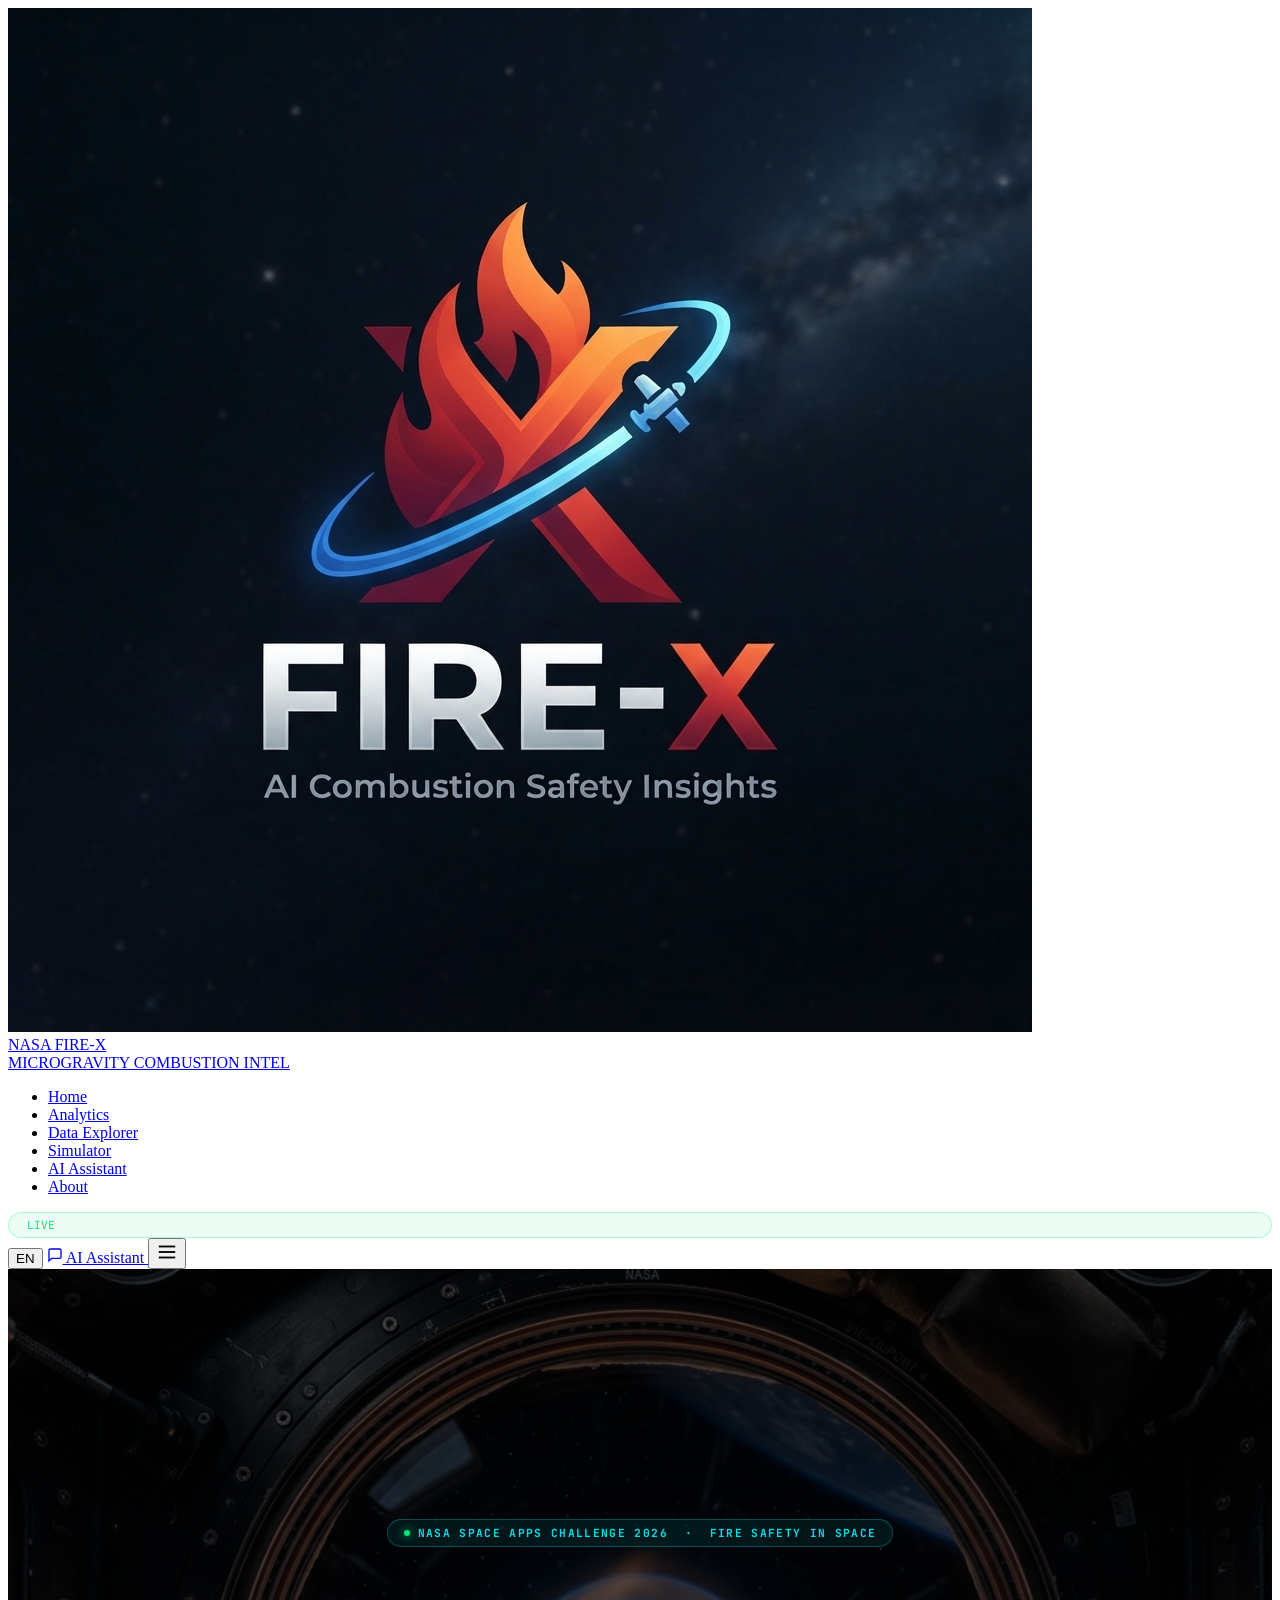
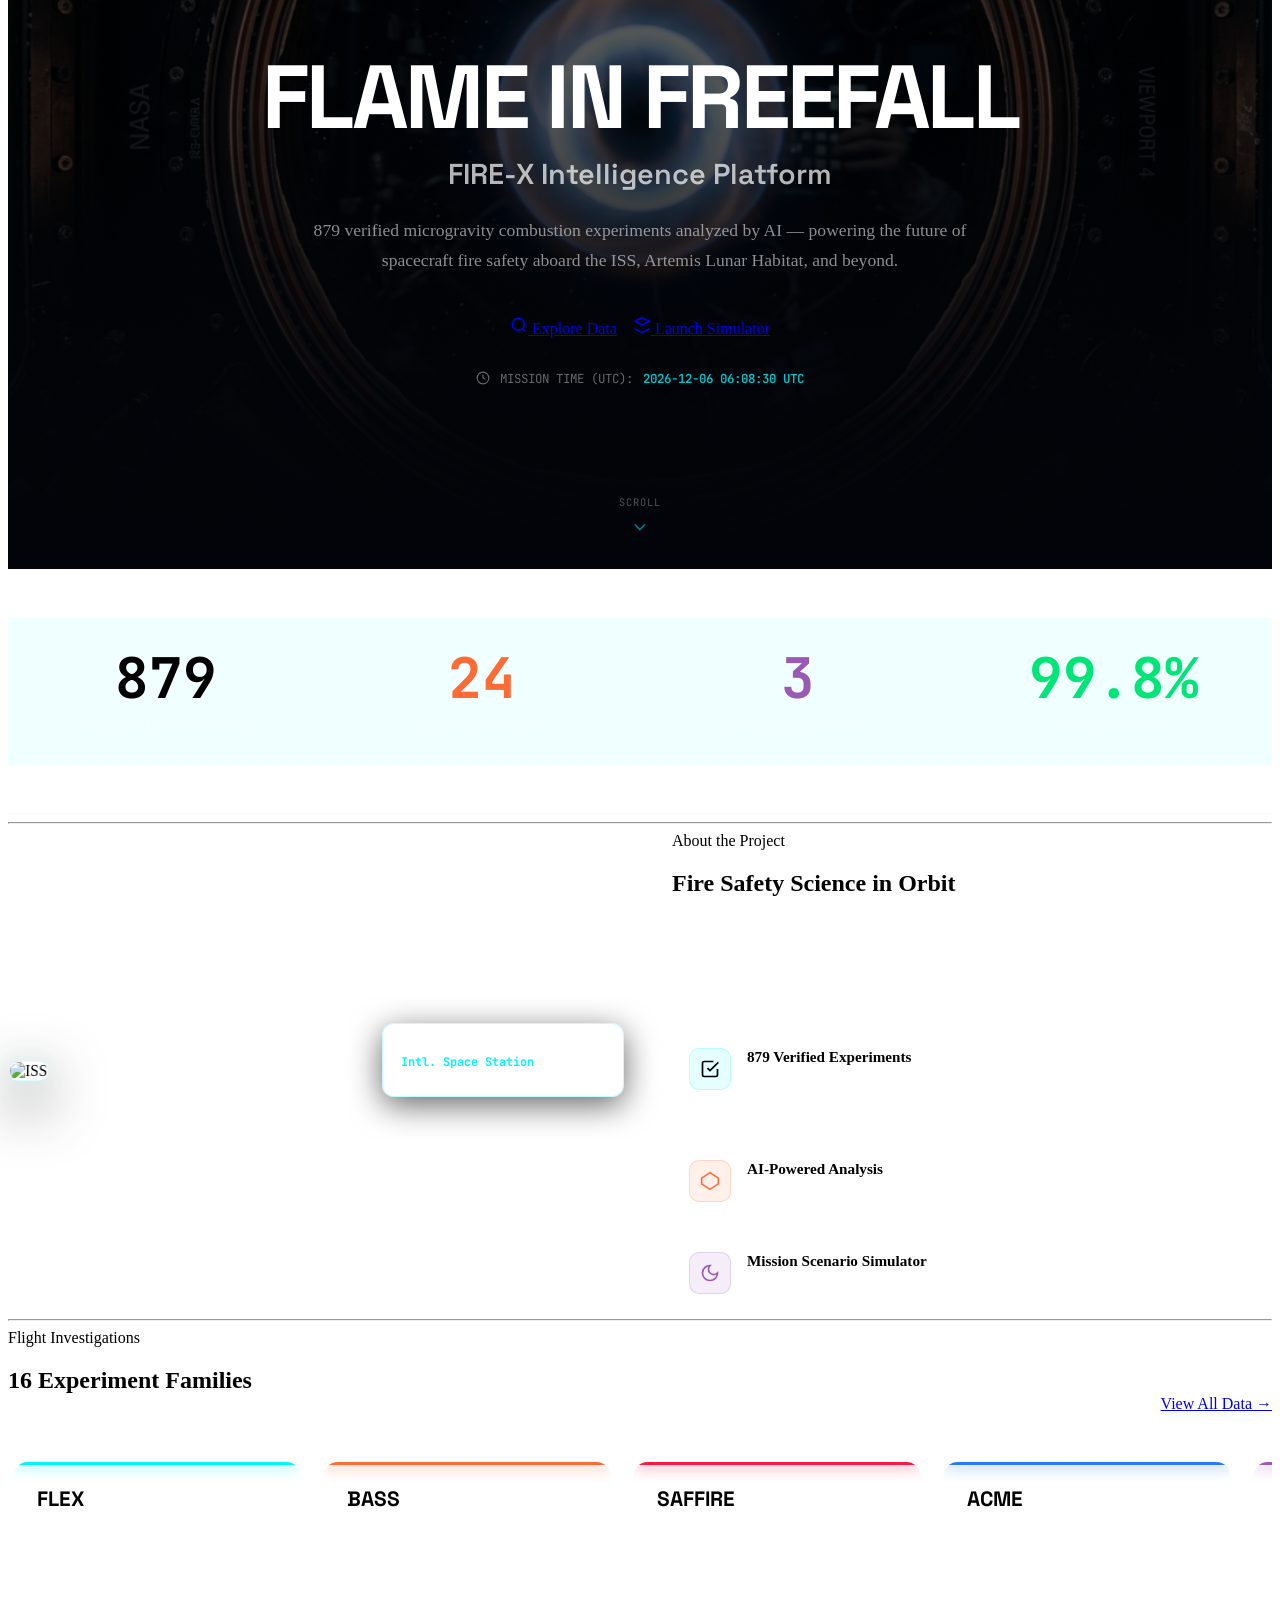
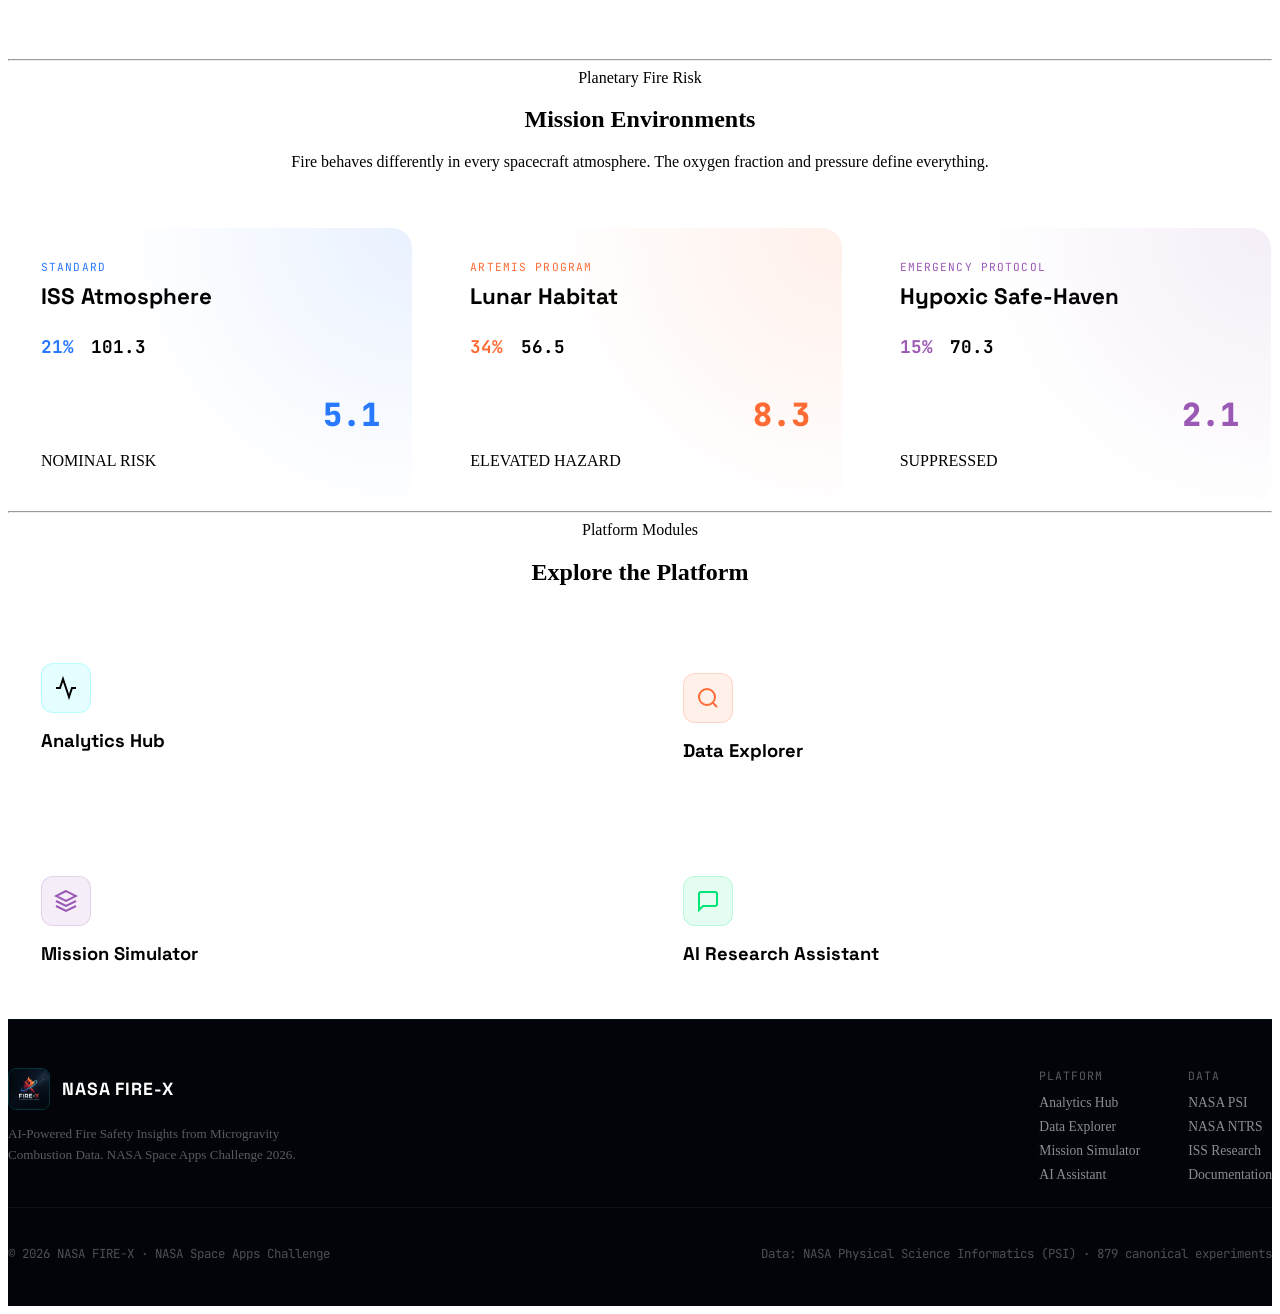
==== commit 33fb5bce: "revert(security): remove CAPTCHA from AI Assistant page" ====
--- a/frontend/index.html
+++ b/frontend/index.html
@@ -645,7 +645,7 @@
   </div>
 </footer>
 
-<script src="/static/js/nav.js?v=5.3"></script>
+<script src="/static/js/nav.js?v=5.4"></script>
 <script>
 // UTC Clock - run immediately, then every second
 function updateClock() {
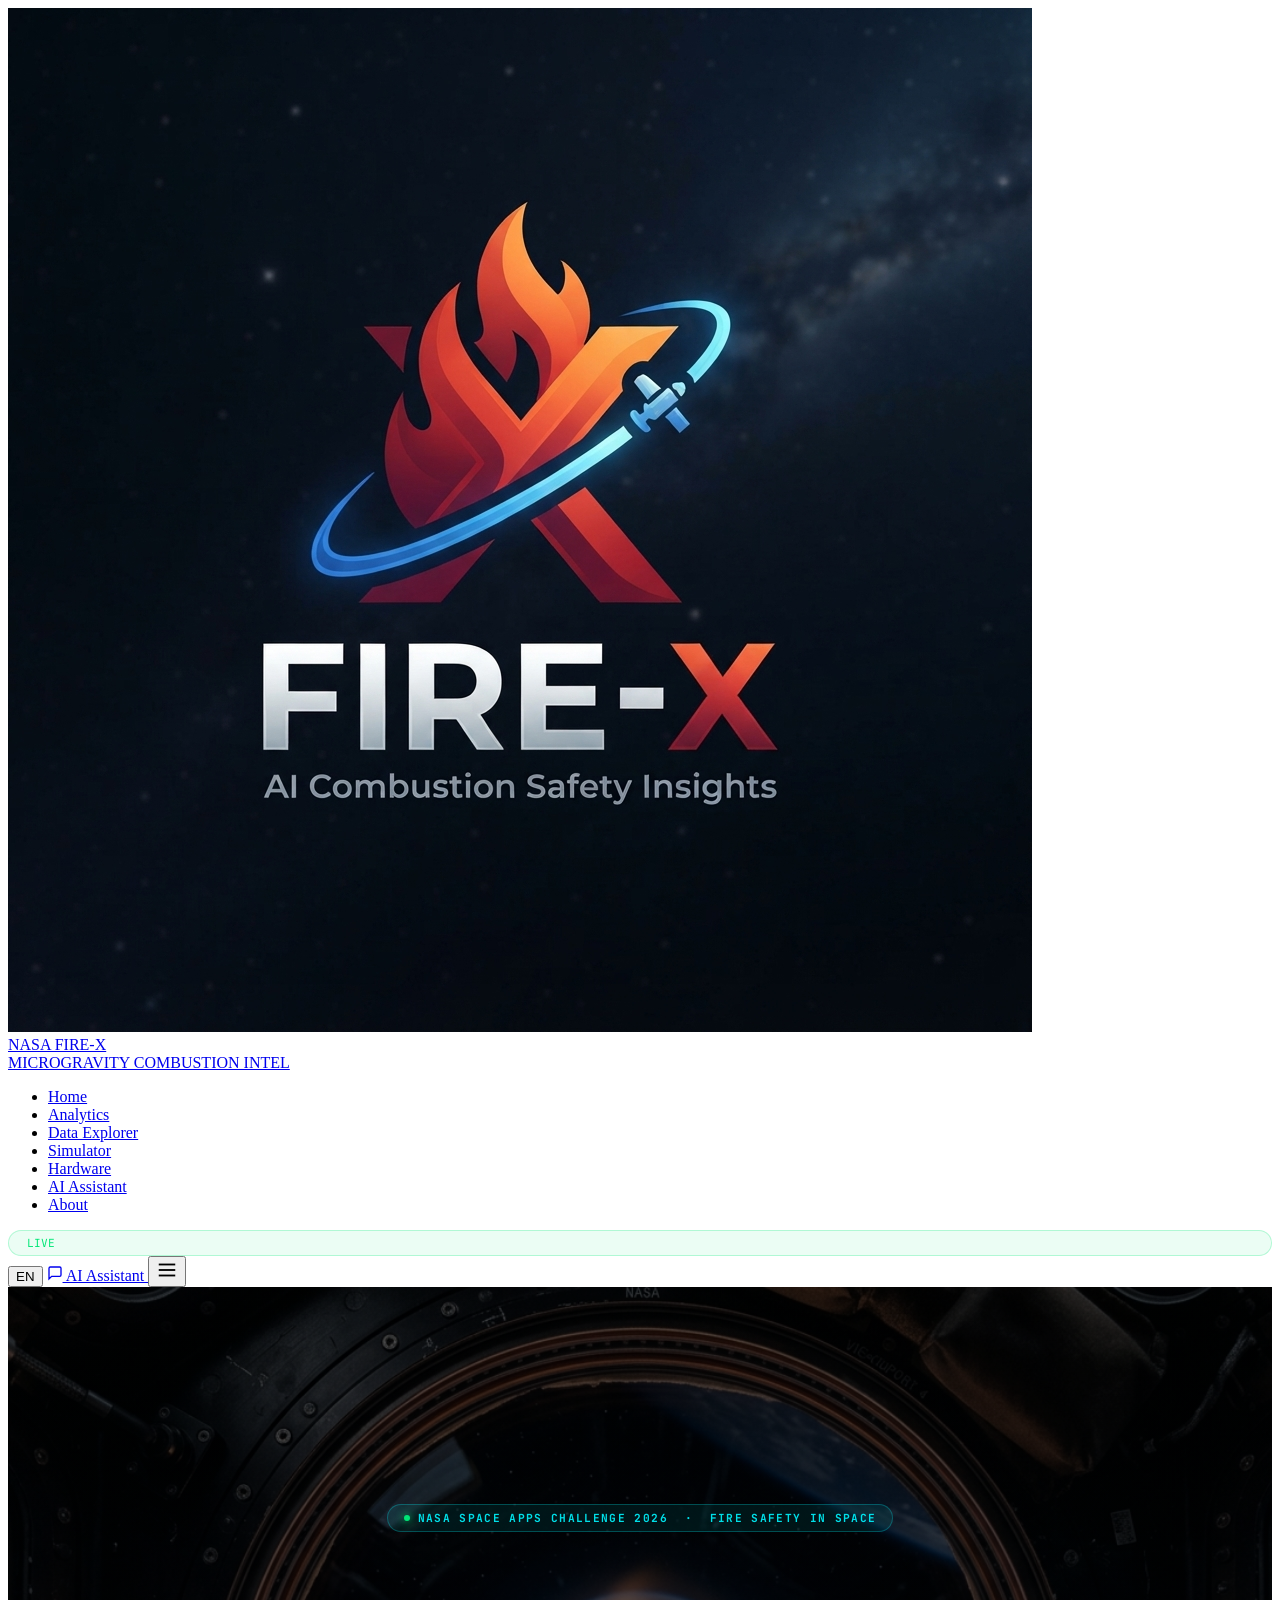
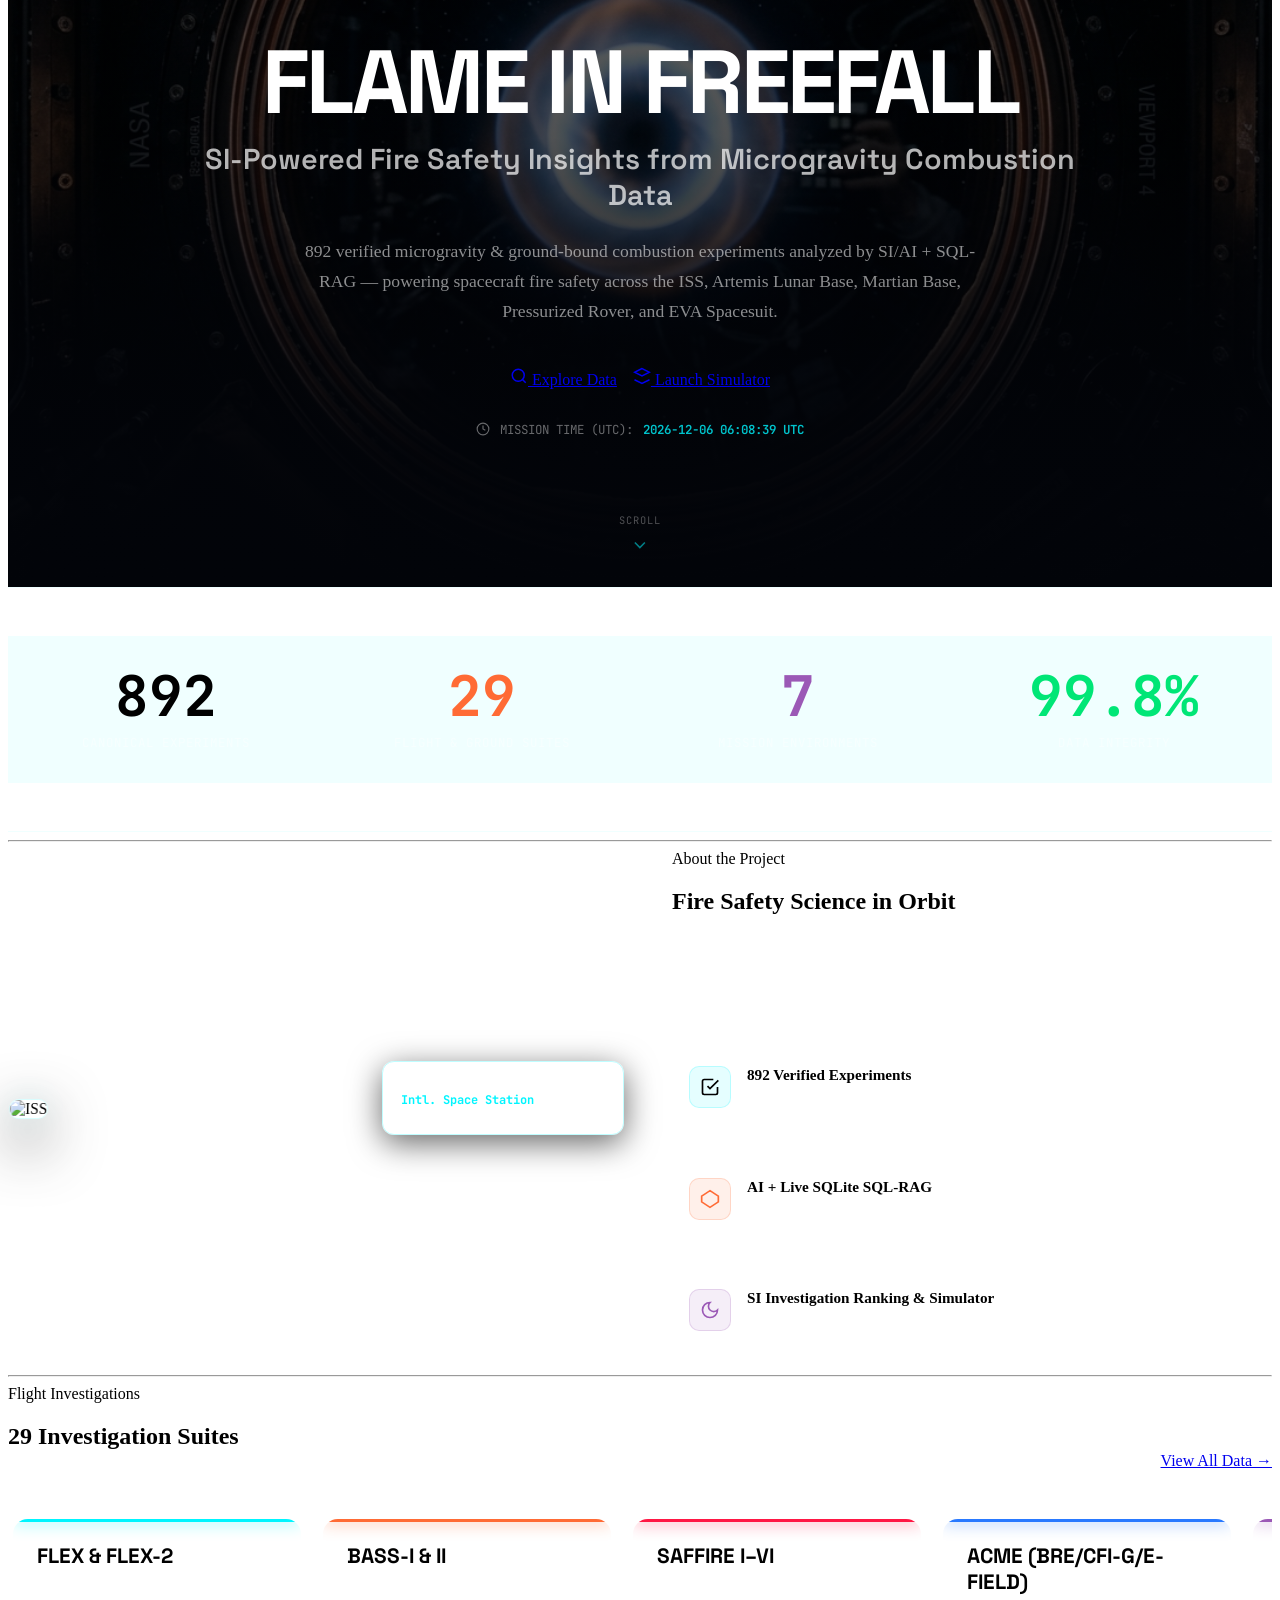
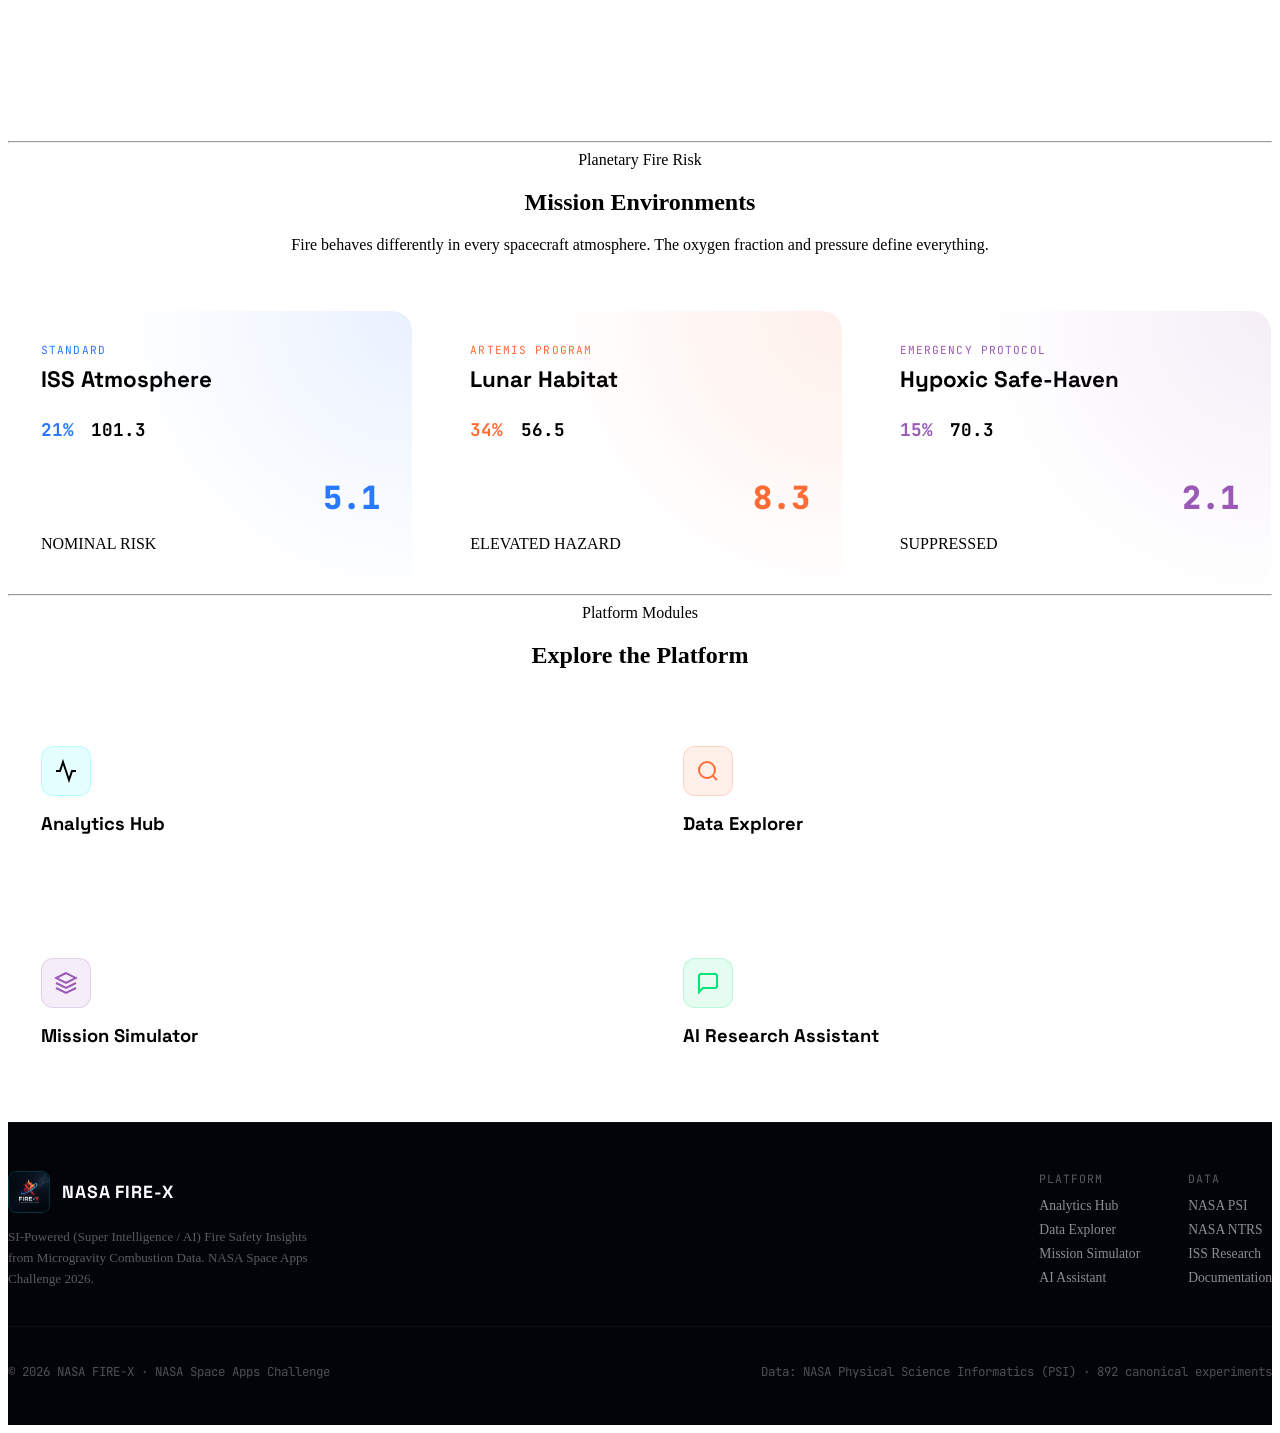
==== commit 68dfb9bc: "feat: Complete NASA Space Apps Challenge 100% alignment (892 PSI records, SQL-RAG, SI Ranking, 0g-1g" ====
--- a/frontend/index.html
+++ b/frontend/index.html
@@ -279,6 +279,7 @@
       <li><a href="/analytics" class="nav-link">Analytics</a></li>
       <li><a href="/explorer" class="nav-link">Data Explorer</a></li>
       <li><a href="/simulator" class="nav-link">Simulator</a></li>
+      <li><a href="/hardware" class="nav-link">Hardware</a></li>
       <li><a href="/ai" class="nav-link">AI Assistant</a></li>
       <li><a href="/about" class="nav-link">About</a></li>
     </ul>
@@ -311,8 +312,8 @@
     <h1 class="hero-title">
       <span class="text-gradient">FLAME IN FREEFALL</span>
     </h1>
-    <div class="hero-subtitle-line">FIRE-X Intelligence Platform</div>
-    <p class="hero-desc">879 verified microgravity combustion experiments analyzed by AI — powering the future of spacecraft fire safety aboard the ISS, Artemis Lunar Habitat, and beyond.</p>
+    <div class="hero-subtitle-line">SI-Powered Fire Safety Insights from Microgravity Combustion Data</div>
+    <p class="hero-desc">892 verified microgravity &amp; ground-bound combustion experiments analyzed by SI/AI + SQL-RAG — powering spacecraft fire safety across the ISS, Artemis Lunar Base, Martian Base, Pressurized Rover, and EVA Spacesuit.</p>
     <div class="hero-actions">
       <a href="/explorer" class="btn btn-solid-cyan btn-lg">
         <svg width="18" height="18" fill="none" stroke="currentColor" stroke-width="2" viewBox="0 0 24 24"><circle cx="11" cy="11" r="8"/><line x1="21" y1="21" x2="16.65" y2="16.65"/></svg>
@@ -338,16 +339,16 @@
 <div class="stats-band">
   <div class="stats-grid">
     <div class="stat-item">
-      <div class="stat-num text-gradient" id="stat-exp">879</div>
+      <div class="stat-num text-gradient" id="stat-exp">892</div>
       <div class="stat-label">Canonical Experiments</div>
     </div>
     <div class="stat-item">
-      <div class="stat-num" style="color:#FF6B35" id="stat-fam">24</div>
-      <div class="stat-label">Flight Families</div>
+      <div class="stat-num" style="color:#FF6B35" id="stat-fam">29</div>
+      <div class="stat-label">Flight &amp; Ground Suites</div>
     </div>
     <div class="stat-item">
-      <div class="stat-num" style="color:#9B59B6" id="stat-scen">3</div>
-      <div class="stat-label">Mission Scenarios</div>
+      <div class="stat-num" style="color:#9B59B6" id="stat-scen">7</div>
+      <div class="stat-label">Mission Environments</div>
     </div>
     <div class="stat-item">
       <div class="stat-num" style="color:#00E676" id="stat-int">99.8%</div>
@@ -379,22 +380,22 @@
           <div class="feature-row">
             <div class="feature-icon"><svg width="20" height="20" fill="none" stroke="currentColor" stroke-width="2" viewBox="0 0 24 24"><path d="M9 11l3 3L22 4"/><path d="M21 12v7a2 2 0 01-2 2H5a2 2 0 01-2-2V5a2 2 0 012-2h11"/></svg></div>
             <div>
-              <div class="feature-title">879 Verified Experiments</div>
-              <div class="feature-desc">From FLEX droplet flames to SAFFIRE large-scale spacecraft burn tests — all canonical NASA PSI data.</div>
+              <div class="feature-title">892 Verified Experiments</div>
+              <div class="feature-desc">From FLEX droplet flames (He/CO₂ diluents) and ACME CFI-G (85% O₂) to SAFFIRE spacecraft burns and DAFT lunar dust vs smoke.</div>
             </div>
           </div>
           <div class="feature-row">
             <div class="feature-icon" style="background:rgba(255,107,53,0.1);border-color:rgba(255,107,53,0.2);color:#FF6B35"><svg width="20" height="20" fill="none" stroke="currentColor" stroke-width="2" viewBox="0 0 24 24"><polygon points="12,2 22,8.5 22,15.5 12,22 2,15.5 2,8.5"/></svg></div>
             <div>
-              <div class="feature-title">AI-Powered Analysis</div>
-              <div class="feature-desc">GPT-6-luna integrated with deterministic NASA data for hallucination-free scientific answers.</div>
+              <div class="feature-title">AI + Live SQLite SQL-RAG</div>
+              <div class="feature-desc">OpenAI GPT-4o-mini grounded with live SQL queries against canonical NASA PSI data for hallucination-free scientific answers.</div>
             </div>
           </div>
           <div class="feature-row">
             <div class="feature-icon" style="background:rgba(155,89,182,0.1);border-color:rgba(155,89,182,0.2);color:#9B59B6"><svg width="20" height="20" fill="none" stroke="currentColor" stroke-width="2" viewBox="0 0 24 24"><path d="M12 3a6 6 0 0 0 9 9 9 9 0 1 1-9-9z"/></svg></div>
             <div>
-              <div class="feature-title">Mission Scenario Simulator</div>
-              <div class="feature-desc">Model fire hazards across ISS, Artemis Lunar Habitat (34% O₂), and Deep Space environments.</div>
+              <div class="feature-title">SI Investigation Ranking &amp; Simulator</div>
+              <div class="feature-desc">Rank all PSI investigations and model 0g–1g bounded fire hazards across ISS, Lunar Base, Martian Base, Rover, and EVA Suit.</div>
             </div>
           </div>
         </div>
@@ -412,46 +413,46 @@
     <div style="display:flex;align-items:flex-end;justify-content:space-between;margin-bottom:40px" class="reveal">
       <div>
         <div class="section-eyebrow">Flight Investigations</div>
-        <h2 class="section-title-xl">16 <span class="text-gradient">Experiment Families</span></h2>
+        <h2 class="section-title-xl">29 <span class="text-gradient">Investigation Suites</span></h2>
       </div>
       <a href="/explorer" class="btn btn-ghost btn-sm">View All Data →</a>
     </div>
     <div class="families-carousel-wrapper">
       <div class="families-scroll" id="families-scroll">
       <div class="family-card" style="--card-accent:#00F5FF">
-        <div class="family-name">FLEX</div>
-        <div class="family-count">PSI-69 / PSI-70 · 96 EXPERIMENTS</div>
-        <div class="family-desc">Flame Extinction in a Droplet. Spherical droplet combustion and cool-flame phenomena in microgravity.</div>
+        <div class="family-name">FLEX &amp; FLEX-2</div>
+        <div class="family-count">PSI-69 / PSI-70 · ISS CIR · 284 TESTS</div>
+        <div class="family-desc">Spherical droplet combustion, cool-flame kinetics, and He (up to 45%) / CO₂ (up to 70%) inert gas suppression.</div>
       </div>
       <div class="family-card" style="--card-accent:#FF6B35">
-        <div class="family-name">BASS</div>
-        <div class="family-count">PSI-25 · 44 EXPERIMENTS</div>
-        <div class="family-desc">Burning and Suppression of Solids. Solid material flammability under forced convective airflow.</div>
+        <div class="family-name">BASS-I &amp; II</div>
+        <div class="family-count">PSI-25 · ISS MSG · 137 TESTS</div>
+        <div class="family-desc">Burning and Suppression of Solids inside the ISS Microgravity Science Glovebox (MSG) under forced airflow.</div>
       </div>
       <div class="family-card" style="--card-accent:#FF1744">
-        <div class="family-name">SAFFIRE</div>
-        <div class="family-count">PSI-98 · I–VI · 72 EXPERIMENTS</div>
-        <div class="family-desc">Spacecraft Fire Safety. Large-scale fire propagation aboard unmanned Cygnus vehicles post-ISS departure.</div>
+        <div class="family-name">SAFFIRE I–VI</div>
+        <div class="family-count">PSI-98 · CYGNUS · 19 BURNS</div>
+        <div class="family-desc">Large-scale spacecraft fire propagation &amp; exploration atmosphere (34% O₂, 8.2 psia) burns aboard Cygnus.</div>
       </div>
       <div class="family-card" style="--card-accent:#2979FF">
-        <div class="family-name">ACME</div>
-        <div class="family-count">CIR · 58 EXPERIMENTS</div>
-        <div class="family-desc">Advanced Combustion via Microgravity Experiments. Flame structure and soot formation studies.</div>
+        <div class="family-name">ACME (BRE/CFI-G/E-FIELD)</div>
+        <div class="family-count">PSI-112 · ISS CIR · 72 TESTS</div>
+        <div class="family-desc">Material emulator (BRE), electric-field partial-g mimic (E-FIELD), and inverted flames up to 85% O₂ (CFI-G).</div>
       </div>
       <div class="family-card" style="--card-accent:#9B59B6">
         <div class="family-name">SOFIE</div>
-        <div class="family-count">84 EXPERIMENTS</div>
-        <div class="family-desc">Solid Fuel Ignition and Extinction. Ignition boundaries and extinction limits for solid fuels.</div>
+        <div class="family-count">PSI-84 · ISS CIR · 12 TESTS</div>
+        <div class="family-desc">Solid Fuel Ignition and Extinction boundary mapping inside the CIR GEL/MIST insert.</div>
       </div>
       <div class="family-card" style="--card-accent:#00E676">
-        <div class="family-name">SLICE</div>
-        <div class="family-count">PSI-SLICE · 8 EXPERIMENTS</div>
-        <div class="family-desc">Structure and Liftoff in Combustion Experiment. Jet diffusion flame structure and blowout limits.</div>
+        <div class="family-name">SLICE &amp; SPICE</div>
+        <div class="family-count">ISS MSG · 11 TESTS</div>
+        <div class="family-desc">Co-flowing laminar jet diffusion flames and smoke point soot thresholds inside the ISS MSG SPICE flow duct.</div>
       </div>
       <div class="family-card" style="--card-accent:#00F5FF">
-        <div class="family-name">FLARE</div>
-        <div class="family-count">JAXA / KIBO · 80 EXPERIMENTS</div>
-        <div class="family-desc">Flammability Limits at Reduced-g Experiment aboard ISS Kibo. Lunar (0.16g) & Martian (0.38g) boundary mapping.</div>
+        <div class="family-name">FLARE &amp; 0g–1g BOUND</div>
+        <div class="family-count">KIBO / GRC · 82 TESTS</div>
+        <div class="family-desc">Reduced-pressure O₂ MOC curves &amp; 0g–1g Partial-Gravity Bounding for Lunar (0.16g) and Martian (0.38g) bases pre-LUCI/FM2.</div>
       </div>
       <div class="family-card" style="--card-accent:#FFD700">
         <div class="family-name">MGM</div>
@@ -459,14 +460,14 @@
         <div class="family-desc">Microgravity Smoldering Combustion. Porous polymer foam smoldering, toxic CO precursors, and flaming transition.</div>
       </div>
       <div class="family-card" style="--card-accent:#E040FB">
-        <div class="family-name">SAME</div>
-        <div class="family-count">ISS MSG · 50 EXPERIMENTS</div>
-        <div class="family-desc">Smoke & Aerosol Measurement Experiment. Sub-micron particulate dynamics & spacecraft fire detector kinetics.</div>
+        <div class="family-name">SAME / SAME-R / DAFT</div>
+        <div class="family-count">ISS MSG · 56 EXPERIMENTS</div>
+        <div class="family-desc">Smoke &amp; Aerosol Measurement + Dust and Aerosol (DAFT/DAFT-2) lunar regolith vs combustion smoke discrimination in MSG.</div>
       </div>
       <div class="family-card" style="--card-accent:#00B0FF">
         <div class="family-name">GRC ZERO-G</div>
         <div class="family-count">DROP TOWER · 95 EXPERIMENTS</div>
-        <div class="family-desc">NASA Glenn 2.2s & 5.18s Zero-G Facility freefall droplet & gas diffusion flame radiative quenching.</div>
+        <div class="family-desc">NASA Glenn 2.2s &amp; 5.18s Zero-G Facility freefall droplet &amp; gas diffusion flame radiative quenching.</div>
       </div>
     </div>
   </div>
@@ -573,7 +574,7 @@
             <svg width="24" height="24" fill="none" stroke="currentColor" stroke-width="2" viewBox="0 0 24 24"><circle cx="11" cy="11" r="8"/><line x1="21" y1="21" x2="16.65" y2="16.65"/></svg>
           </div>
           <div class="nav-card-title">Data Explorer</div>
-          <div class="nav-card-desc">Browse, filter, and inspect all 879 NASA flight experiments with full telemetry inspection.</div>
+          <div class="nav-card-desc">Browse, filter, and inspect all 892 NASA flight &amp; ground-bound experiments with full telemetry inspection.</div>
         </div>
         <svg class="nav-card-arrow" width="24" height="24" fill="none" stroke="currentColor" stroke-width="2" viewBox="0 0 24 24"><polyline points="9,18 15,12 9,6"/></svg>
       </a>
@@ -583,7 +584,7 @@
             <svg width="24" height="24" fill="none" stroke="currentColor" stroke-width="2" viewBox="0 0 24 24"><path d="M12 2L2 7l10 5 10-5-10-5z"/><path d="M2 17l10 5 10-5"/><path d="M2 12l10 5 10-5"/></svg>
           </div>
           <div class="nav-card-title">Mission Simulator</div>
-          <div class="nav-card-desc">Simulate fire hazard indices across ISS, Artemis Lunar, and custom spacecraft atmospheres.</div>
+          <div class="nav-card-desc">Simulate fire hazards &amp; SI Investigation Rankings across ISS, Lunar Base, Martian Base, Rover, and EVA Suit.</div>
         </div>
         <svg class="nav-card-arrow" width="24" height="24" fill="none" stroke="currentColor" stroke-width="2" viewBox="0 0 24 24"><polyline points="9,18 15,12 9,6"/></svg>
       </a>
@@ -593,7 +594,7 @@
             <svg width="24" height="24" fill="none" stroke="currentColor" stroke-width="2" viewBox="0 0 24 24"><path d="M21 15a2 2 0 01-2 2H7l-4 4V5a2 2 0 012-2h14a2 2 0 012 2z"/></svg>
           </div>
           <div class="nav-card-title">AI Research Assistant</div>
-          <div class="nav-card-desc">Ask GPT-6-luna specialized NASA combustion questions with context-aware scientific answers.</div>
+          <div class="nav-card-desc">Ask GPT-4o-mini + Live SQLite SQL-RAG specialized NASA combustion questions with ground-truth telemetry.</div>
         </div>
         <svg class="nav-card-arrow" width="24" height="24" fill="none" stroke="currentColor" stroke-width="2" viewBox="0 0 24 24"><polyline points="9,18 15,12 9,6"/></svg>
       </a>
@@ -610,7 +611,7 @@
           <img src="/images/Fire-X.jpeg" alt="FIRE-X" class="footer-brand-logo">
           <div class="footer-brand-name">NASA FIRE-X</div>
         </div>
-        <p style="font-size:0.82rem;color:rgba(255,255,255,0.35);max-width:320px;line-height:1.6">AI-Powered Fire Safety Insights from Microgravity Combustion Data. NASA Space Apps Challenge 2026.</p>
+        <p style="font-size:0.82rem;color:rgba(255,255,255,0.35);max-width:320px;line-height:1.6">SI-Powered (Super Intelligence / AI) Fire Safety Insights from Microgravity Combustion Data. NASA Space Apps Challenge 2026.</p>
       </div>
       <div style="display:flex;gap:48px">
         <div>
@@ -639,13 +640,13 @@
         <p style="margin-top:4px;color:rgba(0,245,255,0.8);font-size:0.75rem;font-family:'JetBrains Mono',monospace;"></p>
       </div>
       <div style="display:flex;align-items:center;gap:18px;flex-wrap:wrap;">
-<p>Data: NASA Physical Science Informatics (PSI) · 879 canonical experiments</p>
+<p>Data: NASA Physical Science Informatics (PSI) · 892 canonical experiments</p>
       </div>
     </div>
   </div>
 </footer>
 
-<script src="/static/js/nav.js?v=5.4"></script>
+<script src="/static/js/nav.js?v=6.0"></script>
 <script>
 // UTC Clock - run immediately, then every second
 function updateClock() {
@@ -659,9 +660,9 @@
 
 // Counter animation with database dynamic fetch
 const counters = [
-  { id: 'stat-exp', target: 879, suffix: '', decimals: 0 },
-  { id: 'stat-fam', target: 24, suffix: '', decimals: 0 },
-  { id: 'stat-scen', target: 3, suffix: '', decimals: 0 },
+  { id: 'stat-exp', target: 892, suffix: '', decimals: 0 },
+  { id: 'stat-fam', target: 29, suffix: '', decimals: 0 },
+  { id: 'stat-scen', target: 7, suffix: '', decimals: 0 },
   { id: 'stat-int', target: 99.8, suffix: '%', decimals: 1 }
 ];
 
